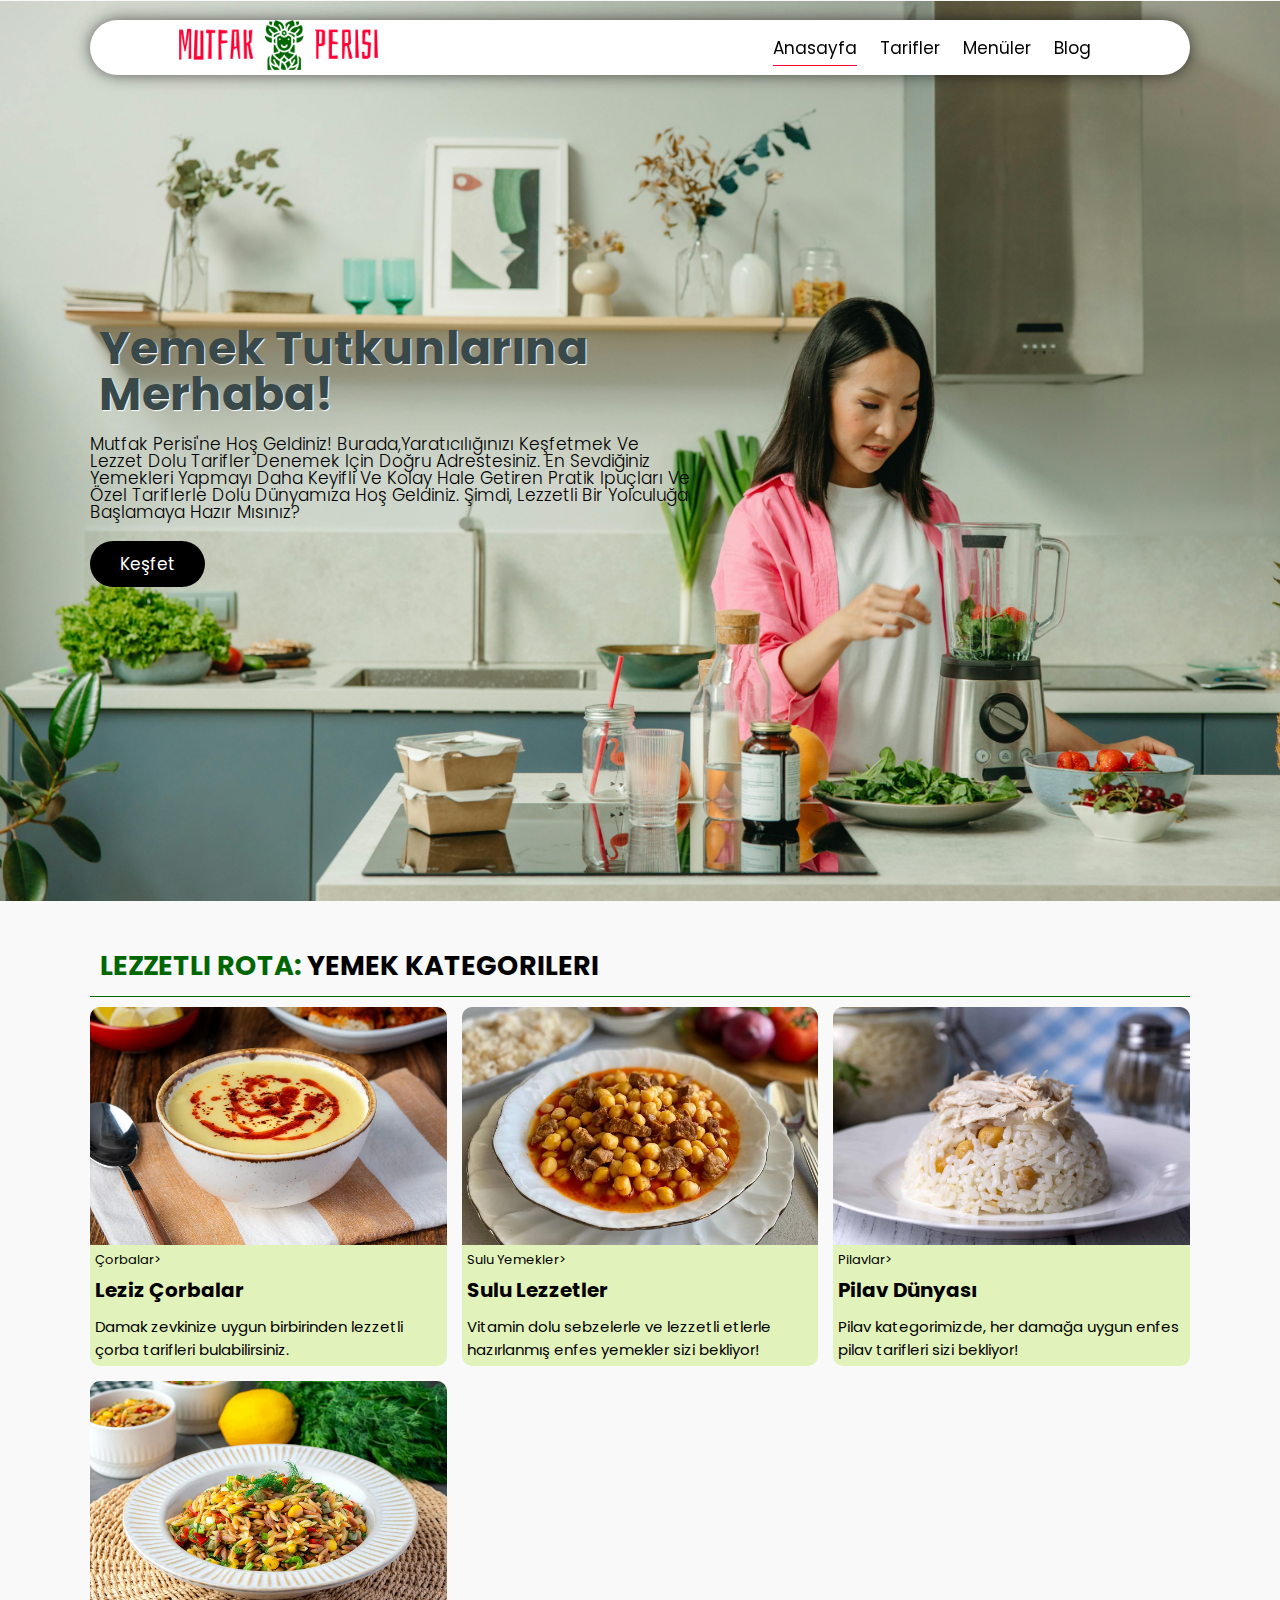
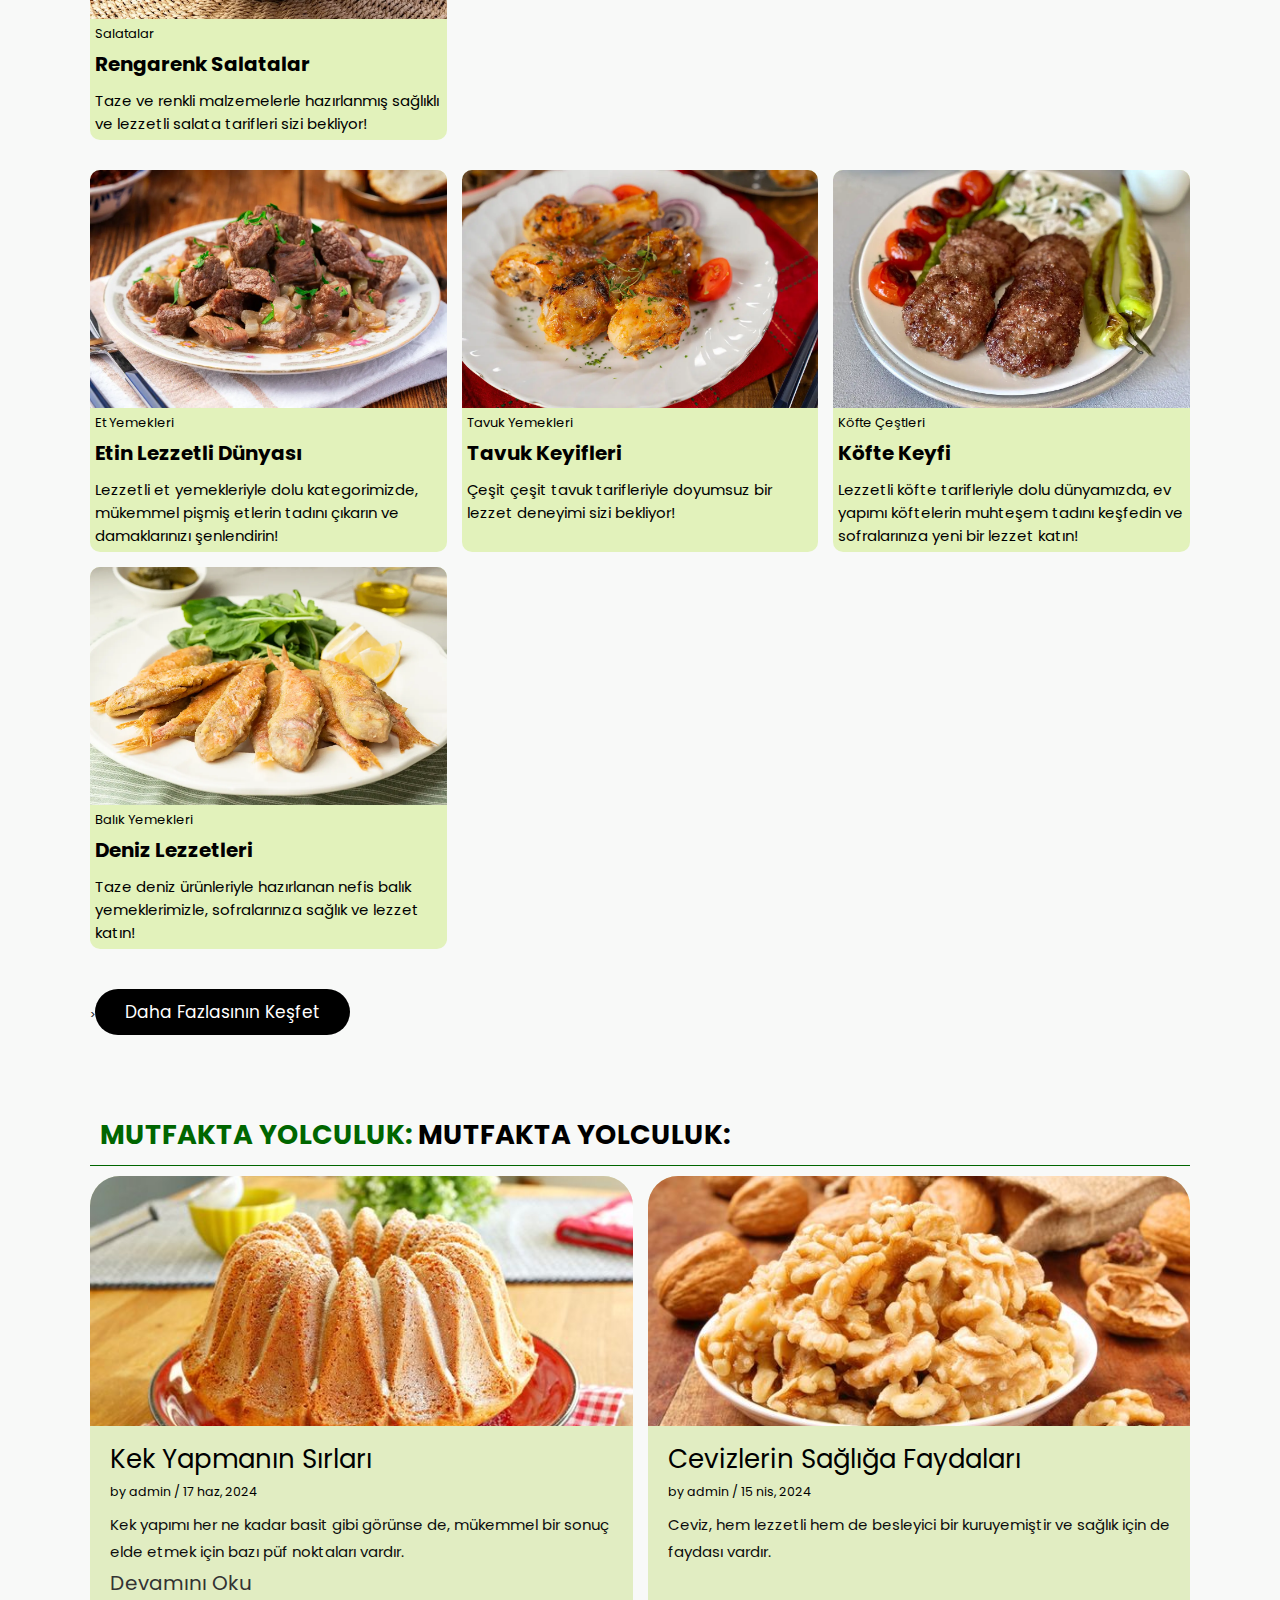
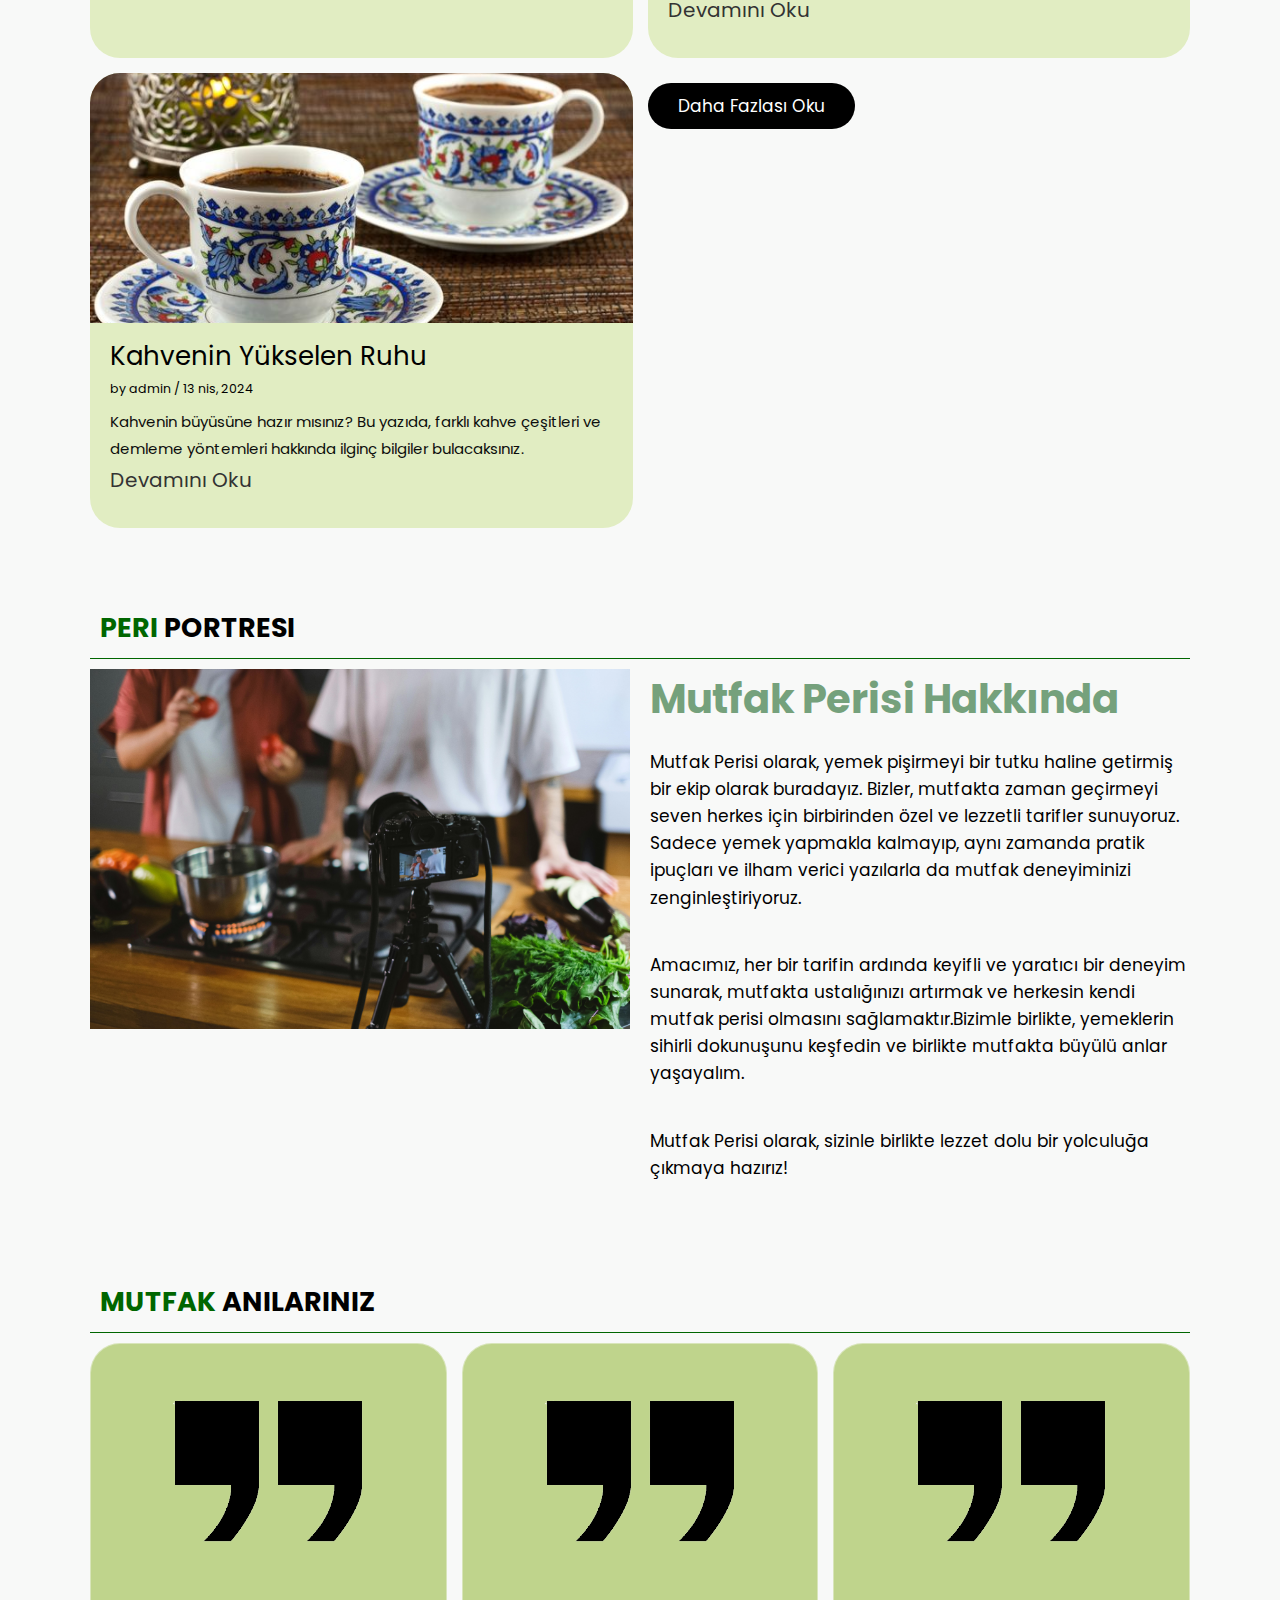
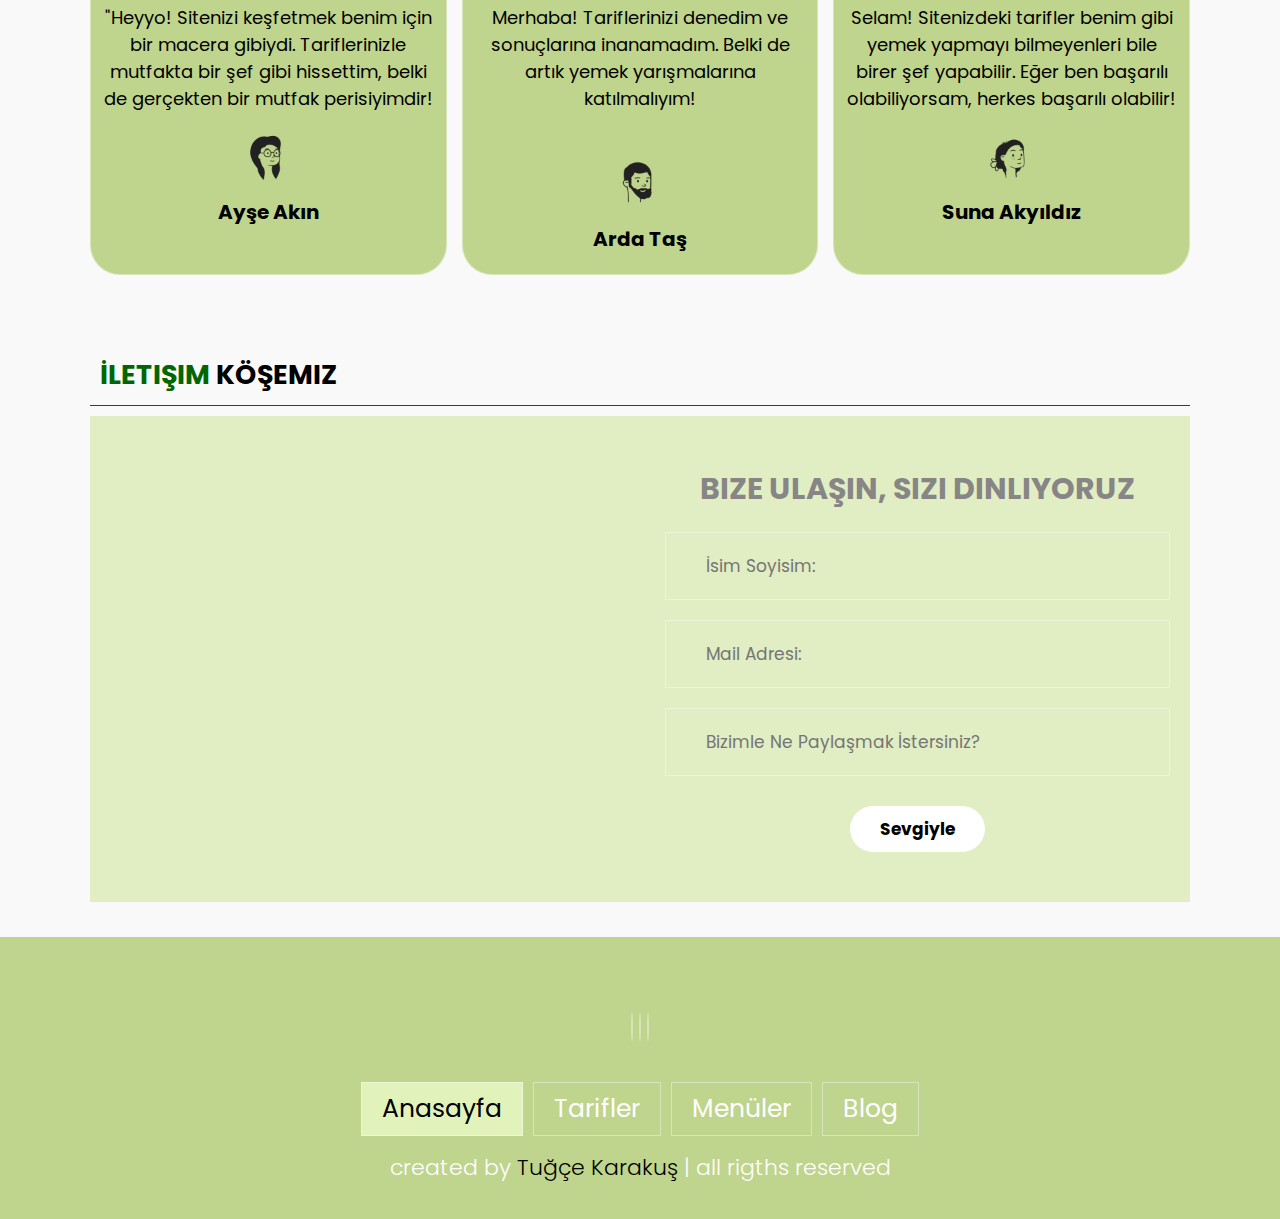
==== index.html @ 06eaed0b "footer linkleri düzeltildi" ====
<!DOCTYPE html>
<html lang="en">
<head>
    <meta charset="UTF-8">
    <meta name="viewport" content="width=device-width, initial-scale=1.0">
    <link rel="stylesheet" href="CSS.css">
    <link rel="stylesheet" href="https://cdnjs.cloudflare.com/ajax/libs/font-awesome/6.5.1/css/all.min.css" integrity="sha512-DTOQO9RWCH3ppGqcWaEA1BIZOC6xxalwEsw9c2QQeAIftl+Vegovlnee1c9QX4TctnWMn13TZye+giMm8e2LwA==" crossorigin="anonymous" referrerpolicy="no-referrer" />
    <title>Mutfak Perisi - Lezzet Dünyasına Yolculuk</title>
    <link class="icon" rel="icon" href="photos/icon.png" type="image/x-icon">
    

</head>
<body>
    <!-- header başlangıç-->
   <header class="header">
        <a href="index.html" class="logo">
            <img src="photos/logo.png">
        </a>
        <nav class="navbar">
            <a href="index.html" class="active">Anasayfa</a>
            
            <a href="tarifler.html" >Tarifler</a>
            <a href="menuler.html" >Menüler</a>
            <a href="blog.html" >Blog</a>
        </nav>
        
   </header>
   <!-- header bitiş-->

   <!-- home başlangıç-->
   

    <section class="home">
    <div class="content">
        
        <h3>Yemek Tutkunlarına Merhaba!</h3>
    <p>Mutfak Perisi'ne Hoş Geldiniz! Burada,Yaratıcılığınızı Keşfetmek Ve Lezzet Dolu Tarifler Denemek Için Doğru Adrestesiniz. En Sevdiğiniz Yemekleri Yapmayı Daha Keyifli Ve Kolay Hale Getiren Pratik Ipuçları Ve Özel Tariflerle Dolu Dünyamıza Hoş Geldiniz. Şimdi, Lezzetli Bir Yolculuğa Başlamaya Hazır Mısınız? </p>
    <a href="#kesfet" class="btn">Keşfet</a>
   </div>  
    </section>
   <!-- home bitis-->


    <!-- menu başladı-->
    <section class="menu">
        <h1 id="kesfet" class="heading">Lezzetli Rota: <span> Yemek Kategorileri</span></h1>
        <div class="box-container">

            <div class="box"><a href="#" title="Çorbalar">
                <div class="box-head">
                    <img src="photos/corba.jpg" alt="menu"/>
                    <span class="menu-kategori">Çorbalar></span>
                    <h3>Leziz Çorbalar</h3>
                </div>

            <div class="box-bottom">
                <p>Damak zevkinize uygun birbirinden lezzetli çorba tarifleri bulabilirsiniz.</p>
            </div></a></div>
        
            <div class="box"><a href="#" title="Sulu Yemekler">
                <div class="box-head">
                    <img src="photos/sulu.jpeg" alt="menu"/>
                    <span class="menu-kategori">Sulu Yemekler></span>
                    <h3>Sulu Lezzetler</h3>
                </div>
                <div class="box-bottom">
                    <p>Vitamin dolu sebzelerle ve lezzetli etlerle hazırlanmış enfes yemekler sizi bekliyor!</p>
                </div> </a></div>
           
            <div class="box"><a href="#" title="Pilavlar">
                <div class="box-head">
                    <img src="photos/pilav.jpeg" alt="menu"/>
                    <span class="menu-kategori">Pilavlar></span>
                    <h3>Pilav Dünyası</h3>
                </div>
                <div class="box-bottom">
                    <p>Pilav kategorimizde, her damağa uygun enfes pilav tarifleri sizi bekliyor!</p>
                </div></a></div>
            
            <div class="box"><a href="#" title="Salatalar">
                <div class="box-head">
                    <img src="photos/salata.jpg" alt="menu"/>
                    <span class="menu-kategori">Salatalar</span>
                    <h3>Rengarenk Salatalar</h3>
                </div>
                <div class="box-bottom">
                    <p>Taze ve renkli malzemelerle hazırlanmış sağlıklı ve lezzetli salata tarifleri sizi bekliyor!</p>
                </div></a></div></div>

                <div class="box-container">
            <div class="box"><a href="#" title="Et Yemekleri">
                <div class="box-head">
                    <img src="photos/et.jpg" alt="menu"/>
                    <span class="menu-kategori">Et Yemekleri</span>
                    <h3>Etin Lezzetli Dünyası</h3>
                </div>
                <div class="box-bottom">
                    <p>Lezzetli et yemekleriyle dolu kategorimizde, mükemmel pişmiş etlerin tadını çıkarın ve damaklarınızı şenlendirin!</p>
                </div></a></div>
            
            <div class="box"><a href="#" title="Tavuk Yemekleri">
                <div class="box-head">
                    <img src="photos/tavuk.jpg" alt="menu"/>
                    <span class="menu-kategori">Tavuk Yemekleri</span>
                    <h3>Tavuk Keyifleri</h3>
                </div>
                <div class="box-bottom">
                    <p>Çeşit çeşit tavuk tarifleriyle doyumsuz bir lezzet deneyimi sizi bekliyor!</p>
                </div></a></div>
            
            <div class="box"><a href="#" title="Köfte Çeşitleri">
                <div class="box-head">
                    <img src="photos/kofte.jpeg" alt="menu"/>
                    <span class="menu-kategori">Köfte Çeştleri</span>
                    <h3>Köfte Keyfi</h3>
                </div>
                <div class="box-bottom">
            <p>Lezzetli köfte tarifleriyle dolu dünyamızda, ev yapımı köftelerin muhteşem tadını keşfedin ve sofralarınıza yeni bir lezzet katın!</p>
            </div></a></div>
            <div class="box"><a href="#" title="Balık Yemekleri">
                <div class="box-head">
                    <img src="photos/balık.jpg" alt="menu"/>
                    <span class="menu-kategori">Balık Yemekleri</span>
                    <h3>Deniz Lezzetleri</h3>
                </div>
                <div class="box-bottom">
            <p>Taze deniz ürünleriyle hazırlanan nefis balık yemeklerimizle, sofralarınıza sağlık ve lezzet katın!</p>
            </div></a></div>
          </div>><a href="tarifler.html" class="btn">Daha Fazlasının Keşfet</a>
          </div>
    </section>
    <!-- menu bitti-->

    <!--Blog başladı-->
    <section class="blogs" id="blogs">
      <h1 class="heading">MUTFAKTA YOLCULUK: <span>MUTFAKTA YOLCULUK:</span></h1>
      <div class="box-container">
        <div class="box">
          <div class="image">
            <img src="photos/kek.jpg" alt="blog" />
          </div>
          <div class="content">
            <a href="#" class="title">Kek Yapmanın Sırları</a>
            <span>by admin / 17 haz, 2024</span>
            <p>
              Kek yapımı her ne kadar basit gibi görünse de, mükemmel bir sonuç elde etmek için bazı püf noktaları vardır.<br>
              <a href="#" class="readmore">Devamını Oku <i class="fa-solid fa-utensils"></i></a>
            </p>
          </div>
        </div>
        <div class="box">
          <div class="image">
            <img src="photos/ceviz.jpg" alt="blog" />
          </div>
          <div class="content">
            <a href="#" class="title">Cevizlerin Sağlığa Faydaları</a>
            <span>by admin / 15 nis, 2024</span>
            <p>
              Ceviz, hem lezzetli hem de besleyici bir kuruyemiştir ve sağlık için de faydası vardır.<br><br>
              <a href="#" class="readmore">Devamını Oku <i class="fa-solid fa-utensils"></i></a>
            </p>
          </div>
        </div>
        <div class="box">
          <div class="image">
            <img src="photos/kahve.jpg" alt="blog" />
          </div>
          <div class="content">
            <a href="#" class="title">Kahvenin Yükselen Ruhu</a>
            <span>by admin / 13 nis, 2024</span>
            <p>
              Kahvenin büyüsüne hazır mısınız? Bu yazıda, farklı kahve çeşitleri ve demleme yöntemleri hakkında ilginç bilgiler bulacaksınız. <br>
              <a href="#" class="readmore">Devamını Oku <i class="fa-solid fa-utensils"></i></a>
            </p>
          </div>
        </div>
      
        <div><a href="blog.html" class="btn">Daha Fazlası Oku</a></div>
    </section>
    <!--! blogs section end  -->
    <!--Blog bitti-->

    <!--Hakkımızda başladı-->
<section class="about" id="about">
    <h1 class="heading">Peri <span>Portresi</span></h1>
    <div class="row">
      <div class="image">
        <img src="photos/hakkımızda.jpg" alt="about" />
      </div>
      <div class="content">
        <h3>Mutfak Perisi Hakkında</h3>
        <p>Mutfak Perisi olarak, yemek pişirmeyi bir tutku haline getirmiş bir ekip olarak buradayız. Bizler, mutfakta zaman geçirmeyi seven herkes için birbirinden özel ve lezzetli tarifler sunuyoruz. Sadece yemek yapmakla kalmayıp, aynı zamanda pratik ipuçları ve ilham verici yazılarla da mutfak deneyiminizi zenginleştiriyoruz.  </p>
        <p>Amacımız, her bir tarifin ardında keyifli ve yaratıcı bir deneyim sunarak, mutfakta ustalığınızı artırmak ve herkesin kendi mutfak perisi olmasını sağlamaktır.Bizimle birlikte, yemeklerin sihirli dokunuşunu keşfedin ve birlikte mutfakta büyülü anlar yaşayalım.</p> 
        <p>Mutfak Perisi olarak, sizinle birlikte lezzet dolu bir yolculuğa çıkmaya hazırız!</p>
      </div>
    </div>
  </section>
  <!--Hakkımızda bitti-->

  <!--Eleştri başladı-->
  <section class="review" id="review">
  <h1 class="heading">Mutfak  <span>Anılarınız</span></h1>
  <div class="box-container">
    <div class="box">
      <img src="photos/alıntı.png" alt="quote" />
      <p>"Heyyo! Sitenizi keşfetmek benim için bir macera gibiydi. Tariflerinizle mutfakta bir şef gibi hissettim, belki de gerçekten bir mutfak perisiyimdir!
      </p>
      <img src="photos/avatar1.png" alt="avatar" class="user" />
      <h3>Ayşe Akın</h3>
      <div class="stars">
        <i class="fas fa-star"></i>
        <i class="fas fa-star"></i>
        <i class="fas fa-star"></i>
        <i class="fas fa-star"></i>
        <i class="fas fa-star"></i>
      </div>
    </div>
    <div class="box">
      <img src="photos/alıntı.png" alt="quote" />
      <p>
        Merhaba! Tariflerinizi denedim ve sonuçlarına inanamadım. Belki de artık yemek yarışmalarına katılmalıyım!<br><br>
      </p>
      <img src="photos/avatar2.png" alt="avatar" class="user" />
      <h3>Arda Taş</h3>
      <div class="stars">
        <i class="fas fa-star"></i>
        <i class="fas fa-star"></i>
        <i class="fas fa-star"></i>
        <i class="fas fa-star"></i>
        <i class="fas fa-star-half-alt"></i>
      </div>
    </div>
    <div class="box">
      <img src="photos/alıntı.png" alt="quote" />
      <p>
        Selam! Sitenizdeki tarifler benim gibi yemek yapmayı bilmeyenleri bile birer şef yapabilir. Eğer ben başarılı olabiliyorsam, herkes başarılı olabilir!
      </p>
      <img src="photos/avatar3.png" alt="avatar" class="user" />
      <h3>Suna Akyıldız</h3>
      <div class="stars">
        <i class="fas fa-star"></i>
        <i class="fas fa-star"></i>
        <i class="fas fa-star"></i>
        <i class="fas fa-star"></i>
        <i class="fas fa-star"></i>
      </div>
    </div>
  </div>
</section>
  <!--Eleştri bitti-->

 <!--iletişim başladı-->
 <section class="contact" id="contact">
    <h1 class="heading">İletişim  <span>Köşemiz</span></h1>
    <div class="row">
      <iframe
        class="map"
        src="https://www.google.com/maps/embed?pb=!1m18!1m12!1m3!1d3113.2489987880604!2d35.55154997522847!3d38.71209187285352!2m3!1f0!2f0!3f0!3m2!1i1024!2i768!4f13.1!3m3!1m2!1s0x152b12c703ff9691%3A0x3ef10fa28c5ffea!2sKayseri%20%C3%9Cniversitesi%2015%20Temmuz%20Yerle%C5%9Fkesi!5e0!3m2!1str!2str!4v1710438711120!5m2!1str!2str"
        loading="lazy"
        referrerpolicy="no-referrer-when-downgrade"
      ></iframe>
      <form>
        <h3>Bize Ulaşın, Sizi Dinliyoruz</h3>
        <div class="inputBox">
          <i class="fas fa-user"></i>
          <input type="text" placeholder="İsim Soyisim:" />
        </div>
        <div class="inputBox">
          <i class="fas fa-envelope"></i>
          <input type="email" placeholder="Mail Adresi:" />
        </div>
        <div class="inputBox">
          <i class="fa solid fa-question"></i>
          <input type="texarea" placeholder="Bizimle Ne Paylaşmak İstersiniz?" />
        </div>
        <input type="submit" class="btn" value="Sevgiyle" />
      </form>
    </div>
  </section>
<!--iletişim bitti-->
    
<!--footer başladı -->
<section class="footer">
    <div class="share"> 
      <a href="https://www.linkedin.com/in/tugceekarakus/" target="_blank" class="fa-brands fa-linkedin"></a>
      <a href="https://github.com/tugcekarakuss" target="_blank" class="fab fa-github"></a>
      <a href="https://discord.gg/6buRN5te" class="fab fa-discord" target="_blank"></a>
    </div>

    <div class="links">
       
        <a href="index.html" class="active">Anasayfa</a>
        <a href="tarifler.html" >Tarifler</a>
        <a href="menuler.html" >Menüler</a>
        <a href="blog.html" >Blog</a>
    </div>

    <div class="credit">
      created by <span>Tuğçe Karakuş</span> | all rigths reserved
    </div>
  </section>

<!--footer başladı -->

</body>
</html>
---- CSS.css ----
/*index sayfası başladı*/
@import url('https://fonts.googleapis.com/css2?family=Poppins:wght@100;300;400;500;600&display=swap');
:root{
    --maincolor:#F8F9F8;/*kullanılacak renkleri tanımladı*/
    --black-color:#000000;
    --ana_renk: #E2F2BB;
    --ikinci_renk:#BFD48C;
    --vurgu_renk:#E1EDC2;
    --border:0.1rem solid rgb(255,255,255,0.4);}

    *{font-family: "Poppins",sans-serif;
    margin: 0;
    padding: 0;
    box-sizing: border-box;
    outline: none;
    border: none;
    text-decoration: none;
    transition: 0.2s ease;}
a {color: black; /* Bağlantı rengini siyah olarak ayarlar */
    text-decoration: none; /* Alt çizgiyi kaldırır */}

/* base html codes*/
html{font-size: 62.5%;/*piksel boyutu dönüştürdü*/
    overflow-x:hidden;
    scroll-padding-top: 9rem;/*kaydırma çubuğu*/
    scroll-behavior: smooth;}
html::-webkit-scrollbar{width: 0.8rem;
    background-color:#ffffff;}
html::-webkit-scrollbar-thumb{border-radius: 3rem;
    background-color: #003b00;}
html ::-webkit-scrollbar-track{background-color:transparent;}
body{
    background-color:var(--maincolor) ;/*bodydeki kırmızı renk boyar*/}
section{ /*yazıyı navbar ile aynı hizaya getirdi*/
    padding: 3.5rem 7%;}


.btn{
    margin-top: 1rem;
    display: inline-block;
    padding: 1rem 3rem;
    border-radius: 30rem;
    font-size: 1.7rem;
    color:white;
    background-color: var(--black-color);
    cursor: pointer;
}
.btn:hover{
    opacity:0.7 ;
    
    
}

.heading{
   color: #006600;
   padding: 1rem;
   text-transform: uppercase;
   font-size:2.7rem ;
   margin-bottom: 1rem;
   border-bottom:0.1rem solid #006600 ;
}

.heading span{
    text-transform: uppercase;
    color: #000000;

}
/*header buradan başlıyor*/
.header .logo img {
    height: 5rem;
    
    }
    .header{
        background-color:#ffff ;
        display: flex;
        align-items: center;
        justify-content:space-between ;
        padding:0 7% ;
        margin: 2rem 7%;
        border-radius: 30rem;
        box-shadow: 0px 0px 17px -2px rgba(0,0,0, 0.75);
        position:sticky;/*kaydırma çubuğu saklama*/
        top:0;
        z-index: 1000;
    }

    .header .navbar a{
    margin: 0 1rem ;
    font-size: 1.7rem;
    color:var(--black-color);
    border-bottom: 0.1rem solid transparent;
    }
.header .navbar .active,
.header .navbar a:hover{
        border-color:#ff0033;/*menü üstüne gelince altındaki çizgi rengi*/
        padding-bottom: 0.5rem; ;
    }

    .header .buton button{
        cursor:pointer;
        font-size: 2.5rem;
        margin-left:2rem ;
        background-color: transparent;
    }
/*header burada bitti*/

/*home başladı*/
.home{
    min-height: 100vh;
    background: url(./photos/arka.jpg) no-repeat;
    background-size:cover;
    background-position: center;
    margin-top: -9.4rem;
    display: flex;
    align-items: center;
}

.home .content{
    max-width: 60rem;   
}
.home .content h3{
    font-size: 4.6rem;
    color:#394949 ;
    text-shadow: 1px 1px 1px #ffffff;
    padding: 9px;
    line-height:1 ;
}
.home .content p{
    color:#000000;
    font-size :1.7rem;
    font-weight: 300;
    line-height:1;
    padding:1rem 0 ;
     
}
/*home bitti*/
/*menu başladı*/
.menu .box-container{
    display: grid;
    grid-template-columns: repeat(auto-fit,minmax(30rem,1fr));
    grid-template-rows: repeat(4, auto);
    gap: 1.5rem;/*resimler arası boşluk*/
}
.menu .box-container .box{
padding: 0,1rem;
   min-height: 30rem;/*altlı üstlü resimler arasındaki boşluk*/
   display: flex;
   flex-direction: column;
   align-items: flex-start;
   justify-content: space-between;
   background-color:var(--ana_renk);
   border-radius: 1rem;
   color: #000000;
   transition: color 0.3s ease;
}

.menu .box-container .box menu-kategori{
    text-transform: uppercase;
    
}
.menu .box-container .box h3{
    font-size:2rem ;
    padding: 0.5rem;
    
}
.menu .box-container .box:hover h3{
  color:#a5b978;
}


.menu .box-container .box span{
    padding: 0.5rem;
    font-size:1.3rem;
}
.menu .box-container .box p{
    font-size:1.5rem ;
    padding: 0.5rem;
}
.menu img{
    border-top-right-radius: 1rem;
    border-top-left-radius: 1rem;
}
.menu .box-container .box img{
    width: 100%;
    object-fit: cover;
}
/*menu bitti*/

 /*blog başladı*/

 .blogs .box-container .content .readmore{
  color: #333;
  
  font-size: 2rem;
    
}
.blogs .box-container .content .readmore:hover {
  color:#daa07c;
}




 .blogs .box-container {
  display: grid;
  grid-template-columns: repeat(auto-fit, minmax(40rem, 1fr));
  gap: 1.5rem;
}

.blogs .box-container .box {
  background-color:var(--vurgu_renk);
  border-radius: 3rem;
  object-fit:fill;
}

.blogs .box-container .box .image {
  height: 25rem;
  overflow: hidden;
  width: 100%;
  border-top-left-radius: 3rem;
  border-top-right-radius: 3rem;
}

.blogs .box-container .box .image img {
  height: 100%;
  object-fit: cover;
  width: 100%;
}

.blogs .box-container .box:hover .image img {
  transform: scale(1.2);
}

.blogs .box-container .box .content {
  padding: 2rem;
}

.blogs .box-container .box .content .title {
  line-height: 1;
  font-size: 2.6rem;
}

.blogs .box-container .box .content span {
  display: block;
  padding-top: 1rem;
  font-size: 1.25rem;
}

.blogs .box-container .box .content p {
  font-size: 1.5rem;
  line-height: 1.8;
  color: #0d0d0d;
  padding: 1rem 0;
}
 /*blog bitti*/

 /*hakkımızda başladı*/
.about .row {
    display: flex;
    flex-wrap: wrap;
    column-gap: 2rem;
  }
  
  .about .row .image {
    flex: 1 1 45rem;
  }
  
  .about .row img {
    width: 100%;
   
  }
  
  .about .row .content {
    flex: 1 1 45rem;
  }
  
  .about .row .content h3 {
    font-size: 4rem;
    color: #75A17C;
  }
  
  .about .row .content p {
    font-size: 1.7rem;
    color: #000000;
    padding: 2rem 0;
    line-height: 1.6;
  }
 /*hakkımızda bitti*/

 /*eleştiri başladı*/
.review .box-container {
    display: grid;
    grid-template-columns: repeat(auto-fit, minmax(10rem, 1fr)); 
    gap: 1.5rem;
    }

  .review .box-container .box {
    border: var(--border);
    text-align: center;
    padding: 1rem 1rem;
    background-color: var(--ikinci_renk);
    border-radius: 3rem; }
 
  
  .review .box-container .box p {
    font-size: 1.8rem;
    line-height: 1.5;
    padding: 2rem 0; }
 
  
  .review .box-container .box .user {
    height: 5rem;
    width: 5rem;
    border-radius: 50%;
    object-fit: cover;
  }
  
  .review .box-container .box h3 {
    padding: 1rem 0;
    font-size: 2rem;
    color: var(--main-color);
  }
  
  .review .box-container .box .stars i {
    font-size: 1.5rem;
    color: rgb(30, 131, 46);
  }
 /*eleştri bitti*/

 /*iletişim başladı*/
 .contact .row {
    display: flex;
    background-color:var(--vurgu_renk);
    flex-wrap: wrap;
    gap: 1rem;
  }
  
  .contact .row .map {
    flex: 1 1 45rem;
    width: 100%;
    object-fit: cover;
  }
  .contact .row form {
    flex: 1 1 45rem;
    padding: 5rem 2rem;
    text-align: center;
  }
  
  .contact .row form h3 {
    text-transform: uppercase;
    font-size: 3rem;
    color: #878585;
  }
  
  .contact .row form .inputBox {
    display: flex;
    align-items: center;
    margin: 2rem 0;
    border: var(--border);
  }
  
  .contact .row form .inputBox i {
    color: #515151;
    font-size: 3rem;
    padding-left: 2rem;
  }
  
  .contact .row form .inputBox input {
    width: 100%;
    padding: 2rem;
    font-size: 1.7rem;
    color: #000000;
    text-transform: none;
    background-color: transparent;
  }
  
  .contact .row form .btn {
    color: var(--main-color);
    background-color: #fff;
    font-weight: bold;
  }
 /*iletişim bitti*/

 /*! footer start  */
.footer {
  background-color:var(--ikinci_renk);
  text-align: center;
  height: min-content;
}


.footer .share {
  padding: 2rem 0;
}
.footer .share a {
  width: 7rem;
  height: 7rem;
  line-height: 7rem;
  color: #000000;
  font-size: 2rem;
  border: var(--border);
  border-radius: 50%;
  margin: 0.3rem;
}

.footer .share a:hover {
  background-color:#ff0033; color: #000000;
  
}

.footer .links {
  display: flex;
  justify-content: center;
  flex-wrap: wrap;
  gap: 1rem;
}
 
.footer .links a {
  background-color: var(--main-color);
  padding: 0.7rem 2rem;
  color: #ffffff;
  font-size: 2.5rem;
  border: var(--border);
}

.footer .links a:hover {
  background-color:#B9D3C7;
  opacity: 0.7;
  color:#000000;
}

.footer .links a.active {
  background-color:#E2F2BB; color: #000000;
}

.footer .credit {
  font-size: 2.2rem;
  color: #fff;
  font-weight: 300;
  padding-top: 1.5rem;
}

.footer .credit span {
  color:#000000;
}
/*! footer end  */
/*index sayfası bitti*/

/*iftar menüsü sayfası başladı*/
/*iftar menüleri başladı*/
.iftar .iftar{
  background-image: url(photos/iftar.jpeg);
  background-position: center;
  background-size:cover;
  min-width: 80rem;
  min-height: 30rem;
  border-radius: 1rem;
}
.iftar h3{
  color: #ffffff;
  font-size: 3.6rem;
  text-align: center;
  padding-top: 5rem;
}
.iftar p{
  color: #D9D9D9;
  font-size: 1.5rem;
  text-align: center;
  padding: 2rem 10rem;
}
/*header bitti*/
/*kategori başladı*/
.kategori {
  background-image: url(photos/tarif.jpg);
  background-position: center ;
  background-size:cover;
  min-width: 80rem;
  min-height: 30rem;
  border-radius: 1rem;
}
.kategori h3{
  color: #ffffff;
  font-size: 3.6rem;
  text-align: center;
  padding-top: 5rem;
}
.kategori p{
  color: #D9D9D9;
  font-size: 1.5rem;
  text-align: center;
  padding: 2rem 10rem;
}

/*Tarifler bitti*/
/*tarifler sayfası bitti*/



/*blog sayfası başladı*/
/*en baştaki resim/yazı başladı*/
.blog-baslik{
  background-image: url(photos/sofra1.jpg) ;
  background-position: center;
  background-size: cover;
  min-width: 80rem;
  min-height: 30rem;
  border-radius: 1rem;}
.blog-baslik h3{
  color:#ffff ;
  font-size: 3.6rem;
  text-align: center;
  padding-top: 5rem;}
.blog-baslik p{
  color:#D9D9D9;
  font-size:1.50rem ;
  text-align: center;
  padding:2rem 10rem;}
/*en baştaki resim/yazı başladı*/
/*blog içerik başlıyor*/
.blog-icerik .box-container{
  display: grid;
  grid-template-columns: repeat(auto-fit,minmax(40rem,1fr));
  grid-template-rows: repeat(3, auto);
  gap: 1.5rem;}
.blog-icerik .box-container .box{
  padding: 0,1rem;
  min-height: 30rem;
  display: flex;
  flex-direction: column;
  align-items: flex-start;
  justify-content: space-between;
  background-color: #8FD194;
  border-radius: 1rem;}
.blog-icerik .box-container .box img{/*resmi div içinde yerleştirir*/
  width: 100%;
  object-fit:cover ;
  border-top-right-radius: 1rem;
  border-top-left-radius: 1rem;}
.blog-icerik .box-container .box .content {padding: 1rem;}
.blog-icerik .box-container .box .content h3 {
  display: block;
  line-height: 1.5;
   font-size: 2rem;
   font-weight: 400;}
.blog .box-container .box .content p{
  font-size: 1.3rem;
  line-height: 1;
  color: #393939;
  padding-bottom: 3rem;}
/*blog içerik bitti*/
/*blog sayfası bitti*/

/*kek blog*/







/*keşfet başladı*/
.kesfet {
  background-image: url(photos/çarşı.jpg);
  background-position: center;
  background-size:cover;
  min-width: 80rem;
  min-height: 30rem;
  border-radius: 1rem;
}
.kesfet h3{
  color: #ffffff;
  font-size: 3.6rem;
  text-align: center;
  padding-top: 5rem;
}
.kesfet p{
  color: #D9D9D9;
  font-size: 1.5rem;
  text-align: center;
  padding: 2rem 10rem;
}
/*keşfet bitti*/
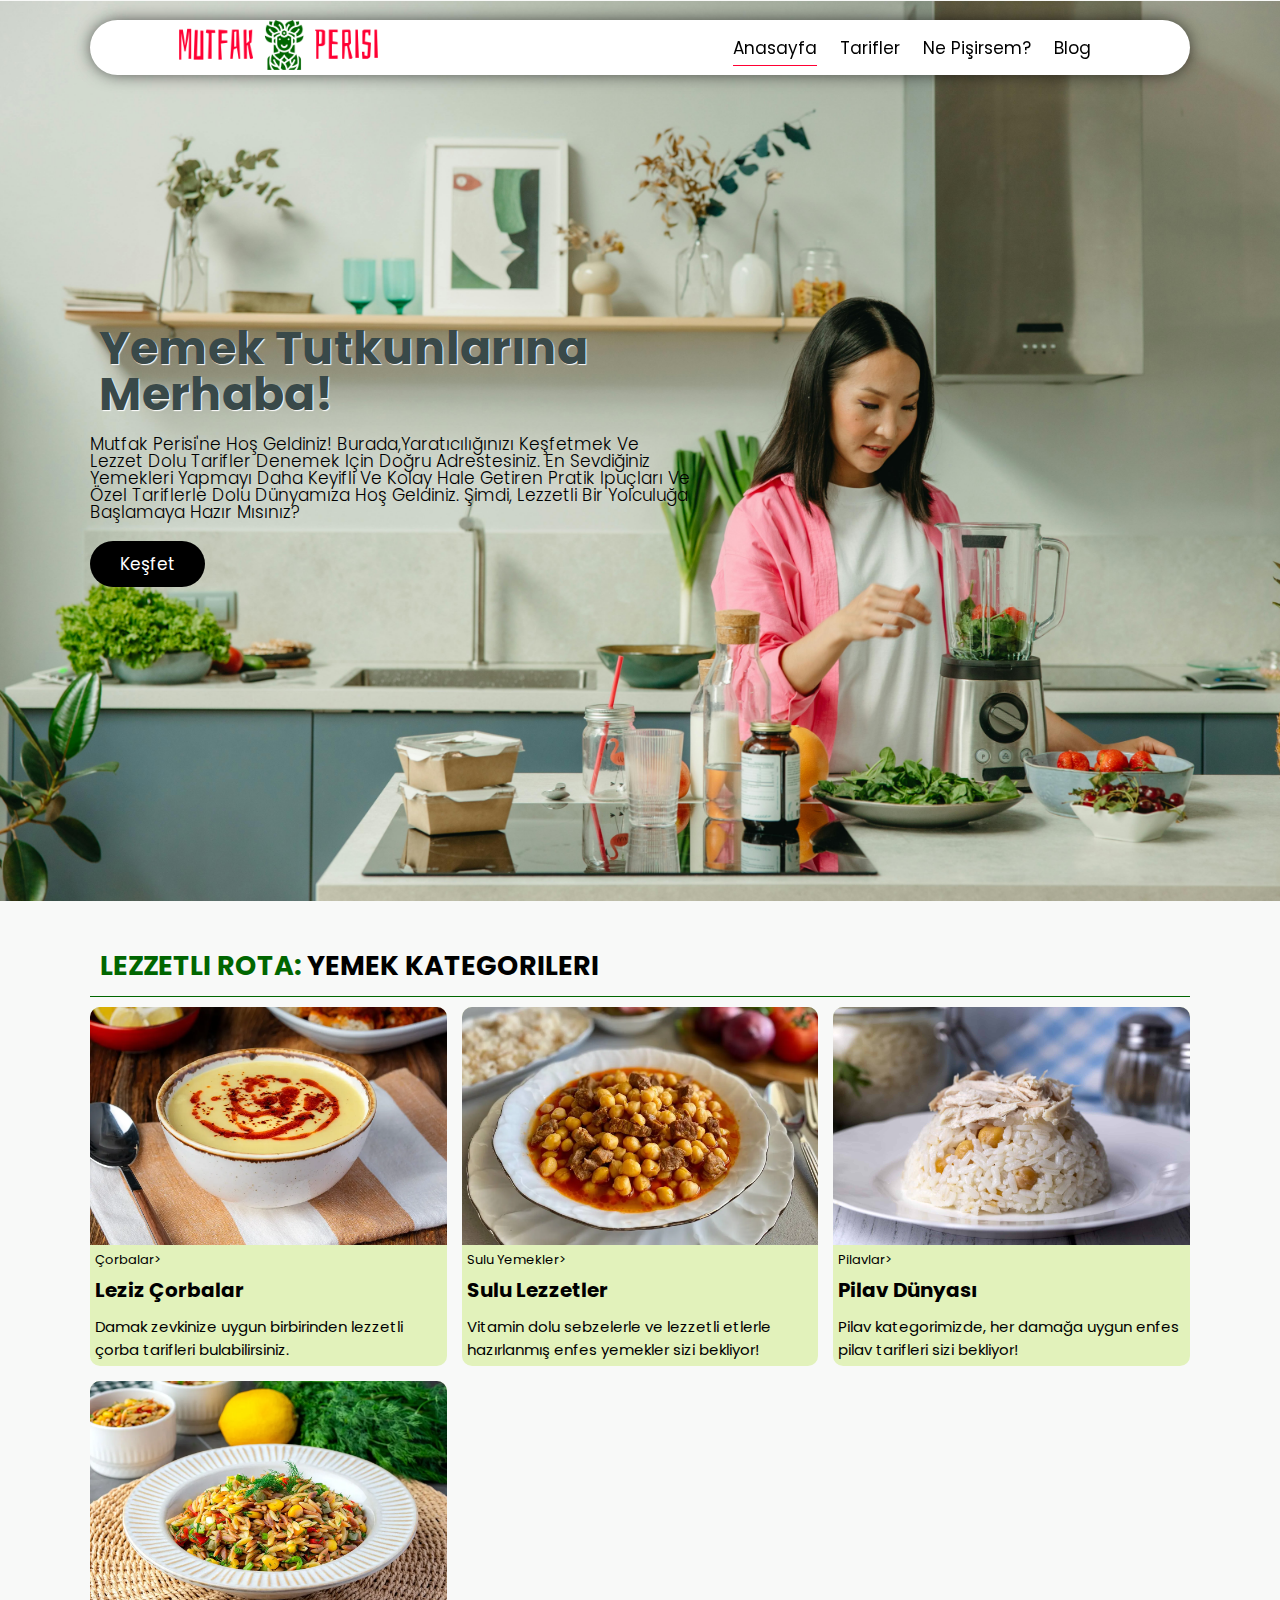
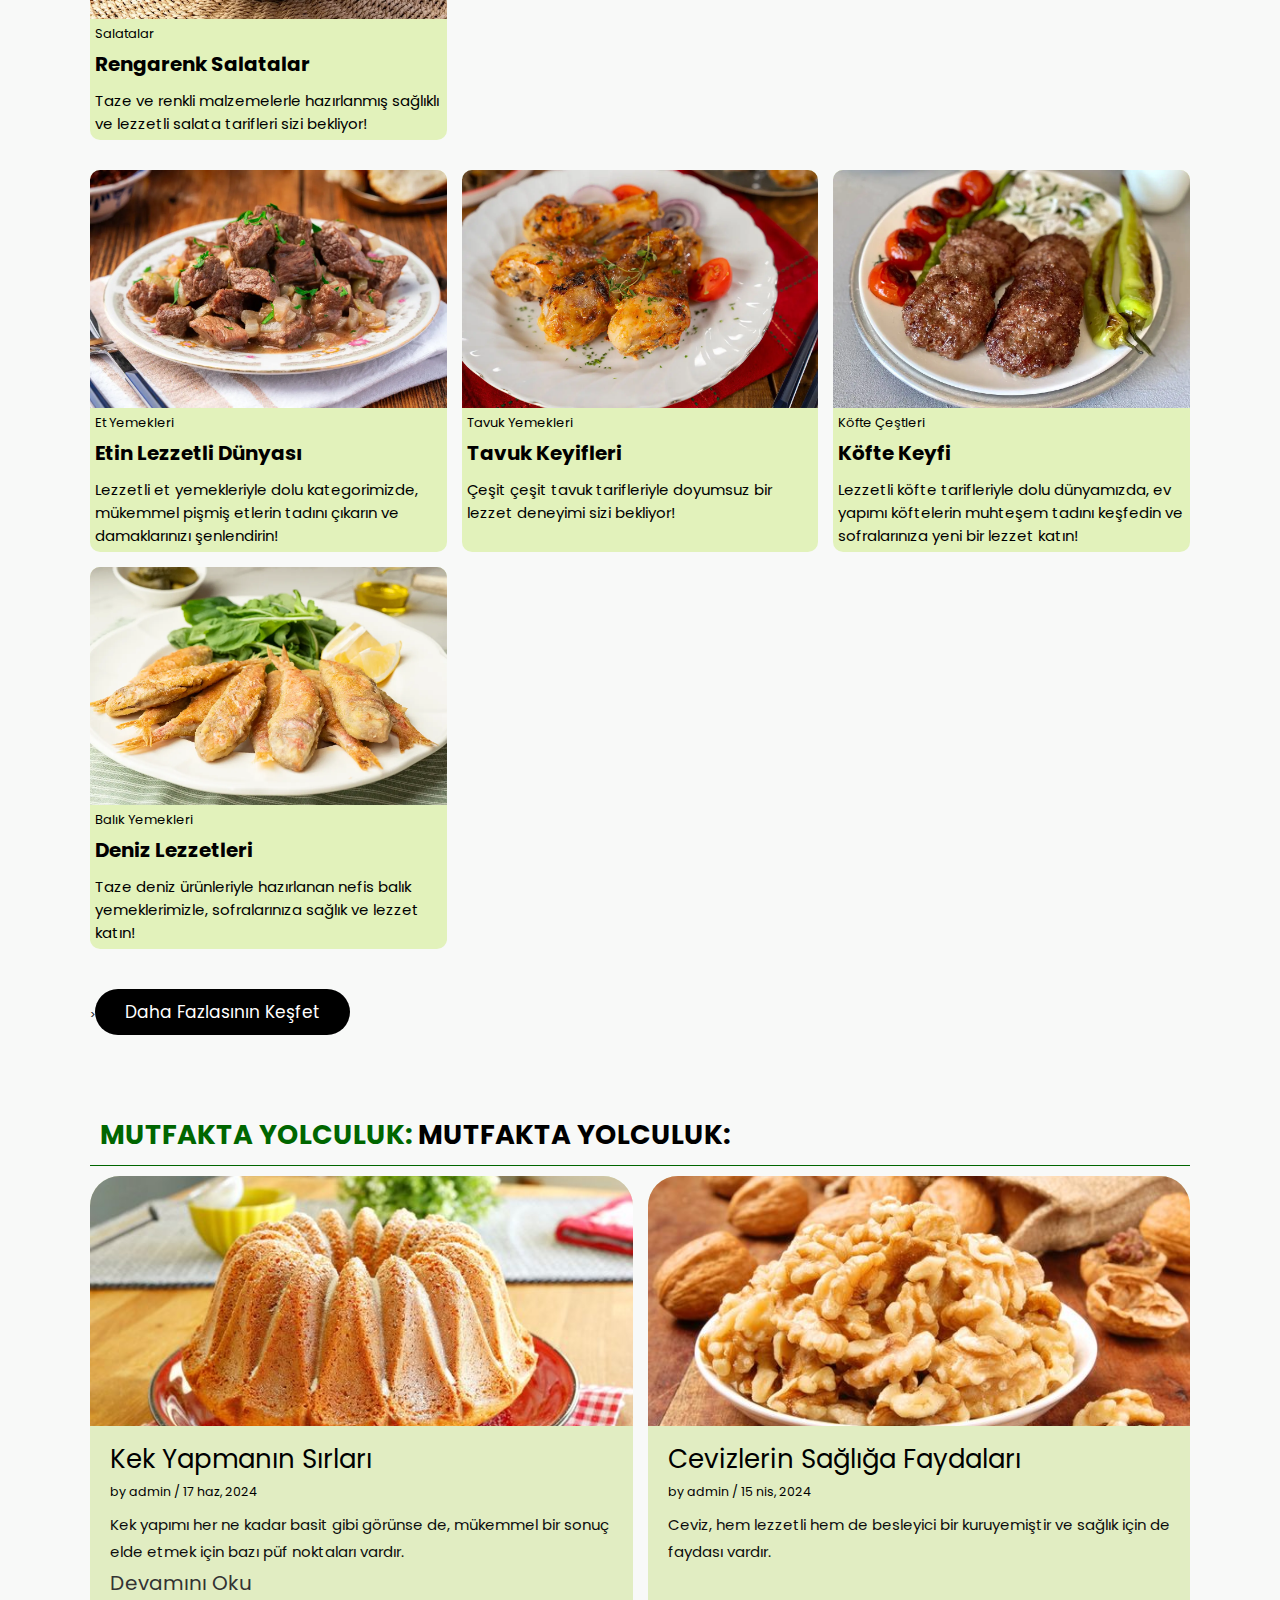
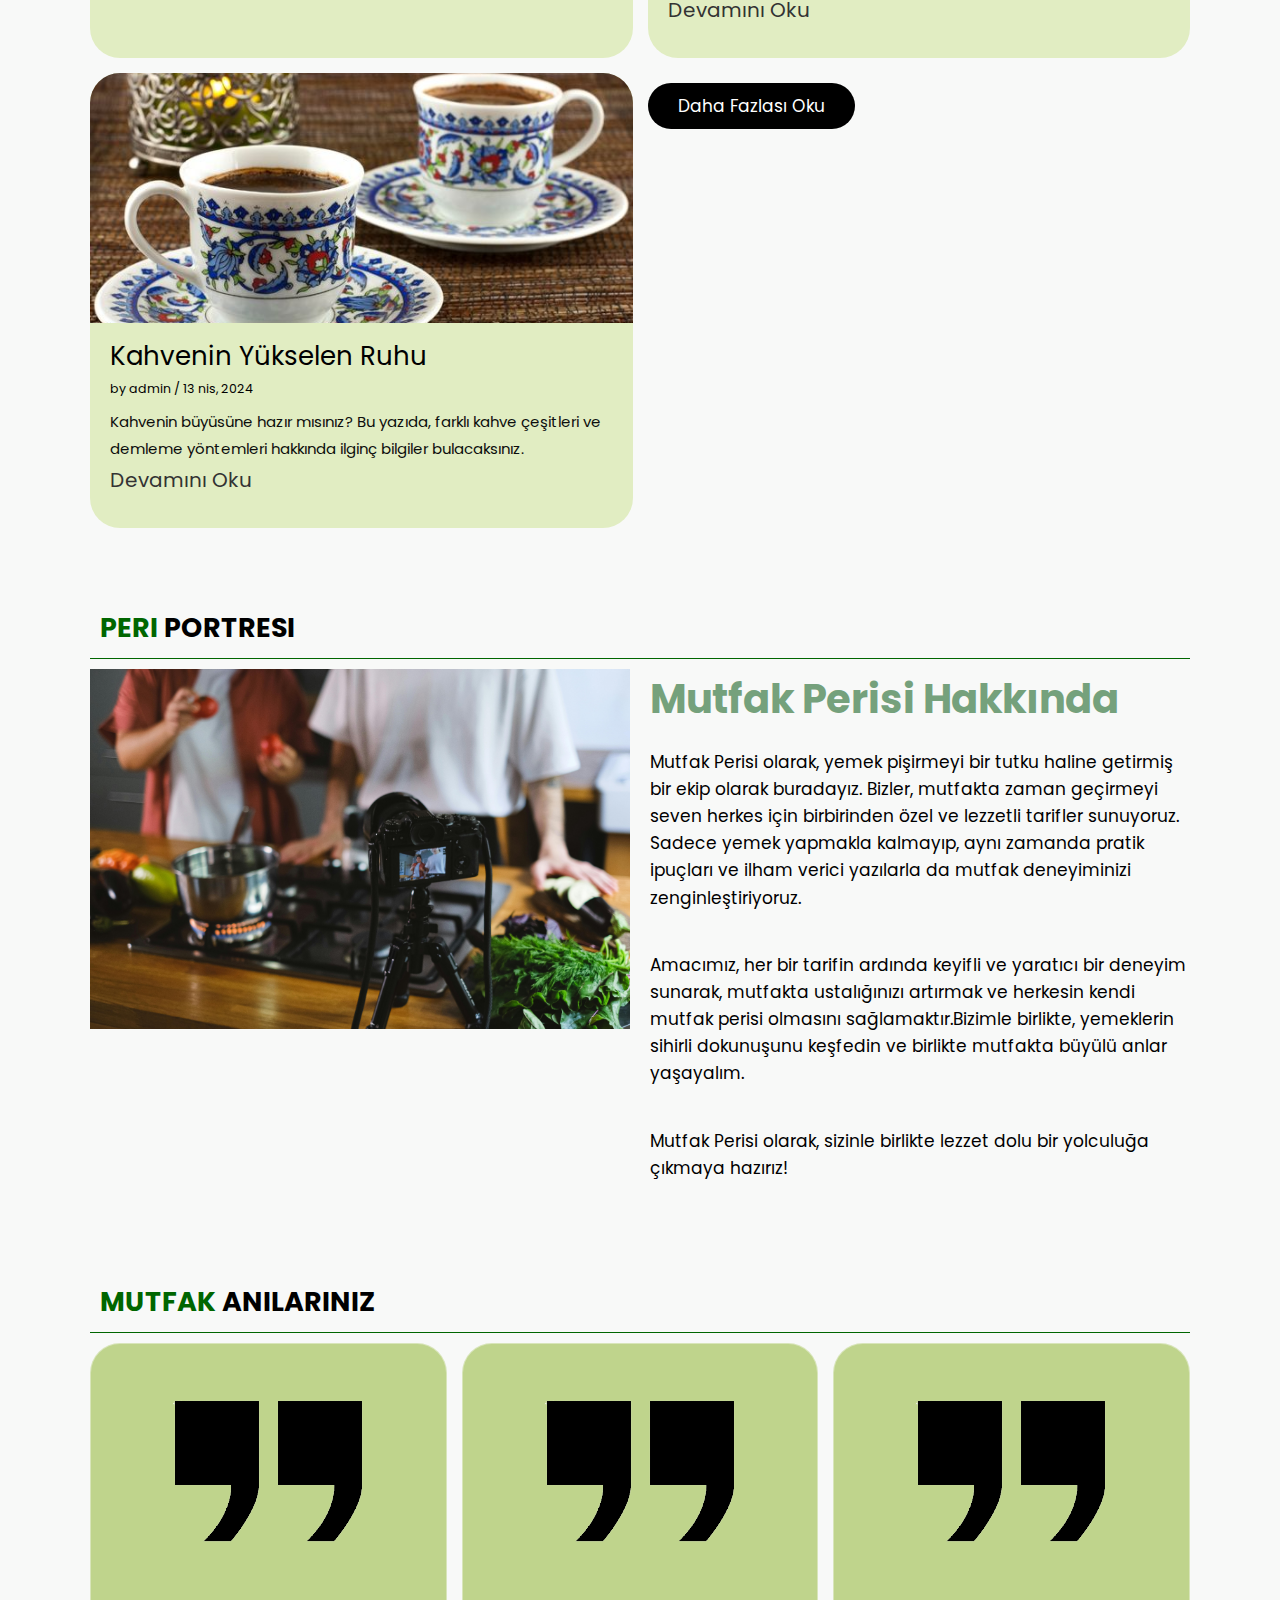
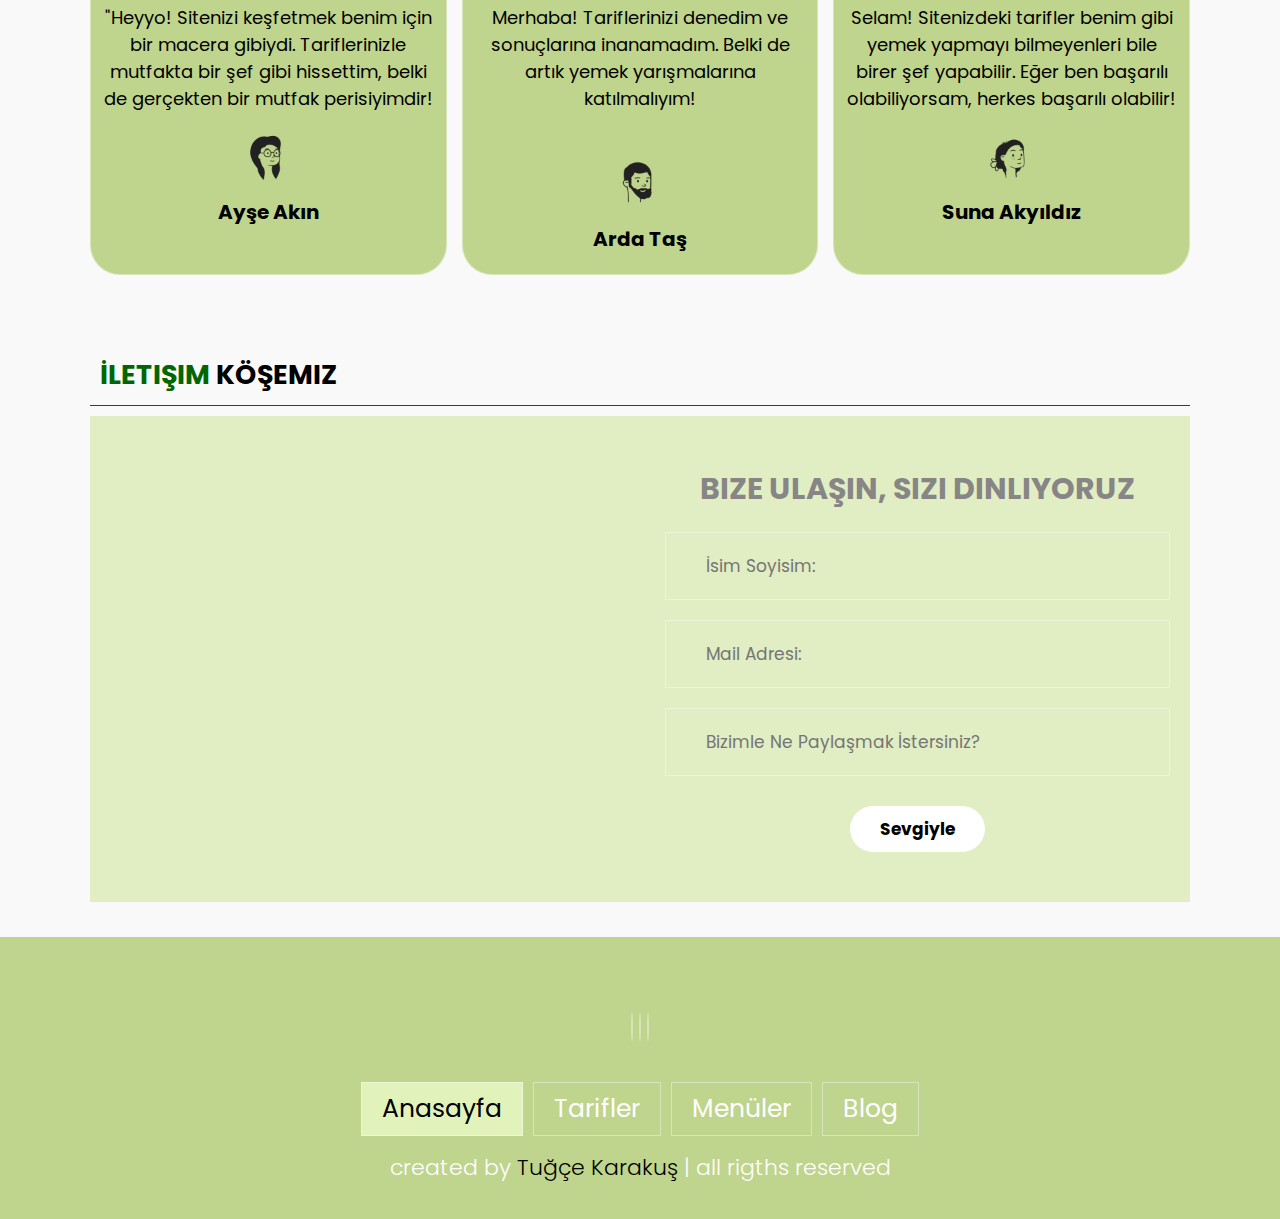
==== commit 0fa684b8: "navbar başlıklarından biri değiştirildi" ====
--- a/index.html
+++ b/index.html
@@ -20,7 +20,7 @@
             <a href="index.html" class="active">Anasayfa</a>
             
             <a href="tarifler.html" >Tarifler</a>
-            <a href="menuler.html" >Menüler</a>
+            <a href="menuler.html" >Ne Pişirsem?</a>
             <a href="blog.html" >Blog</a>
         </nav>
         
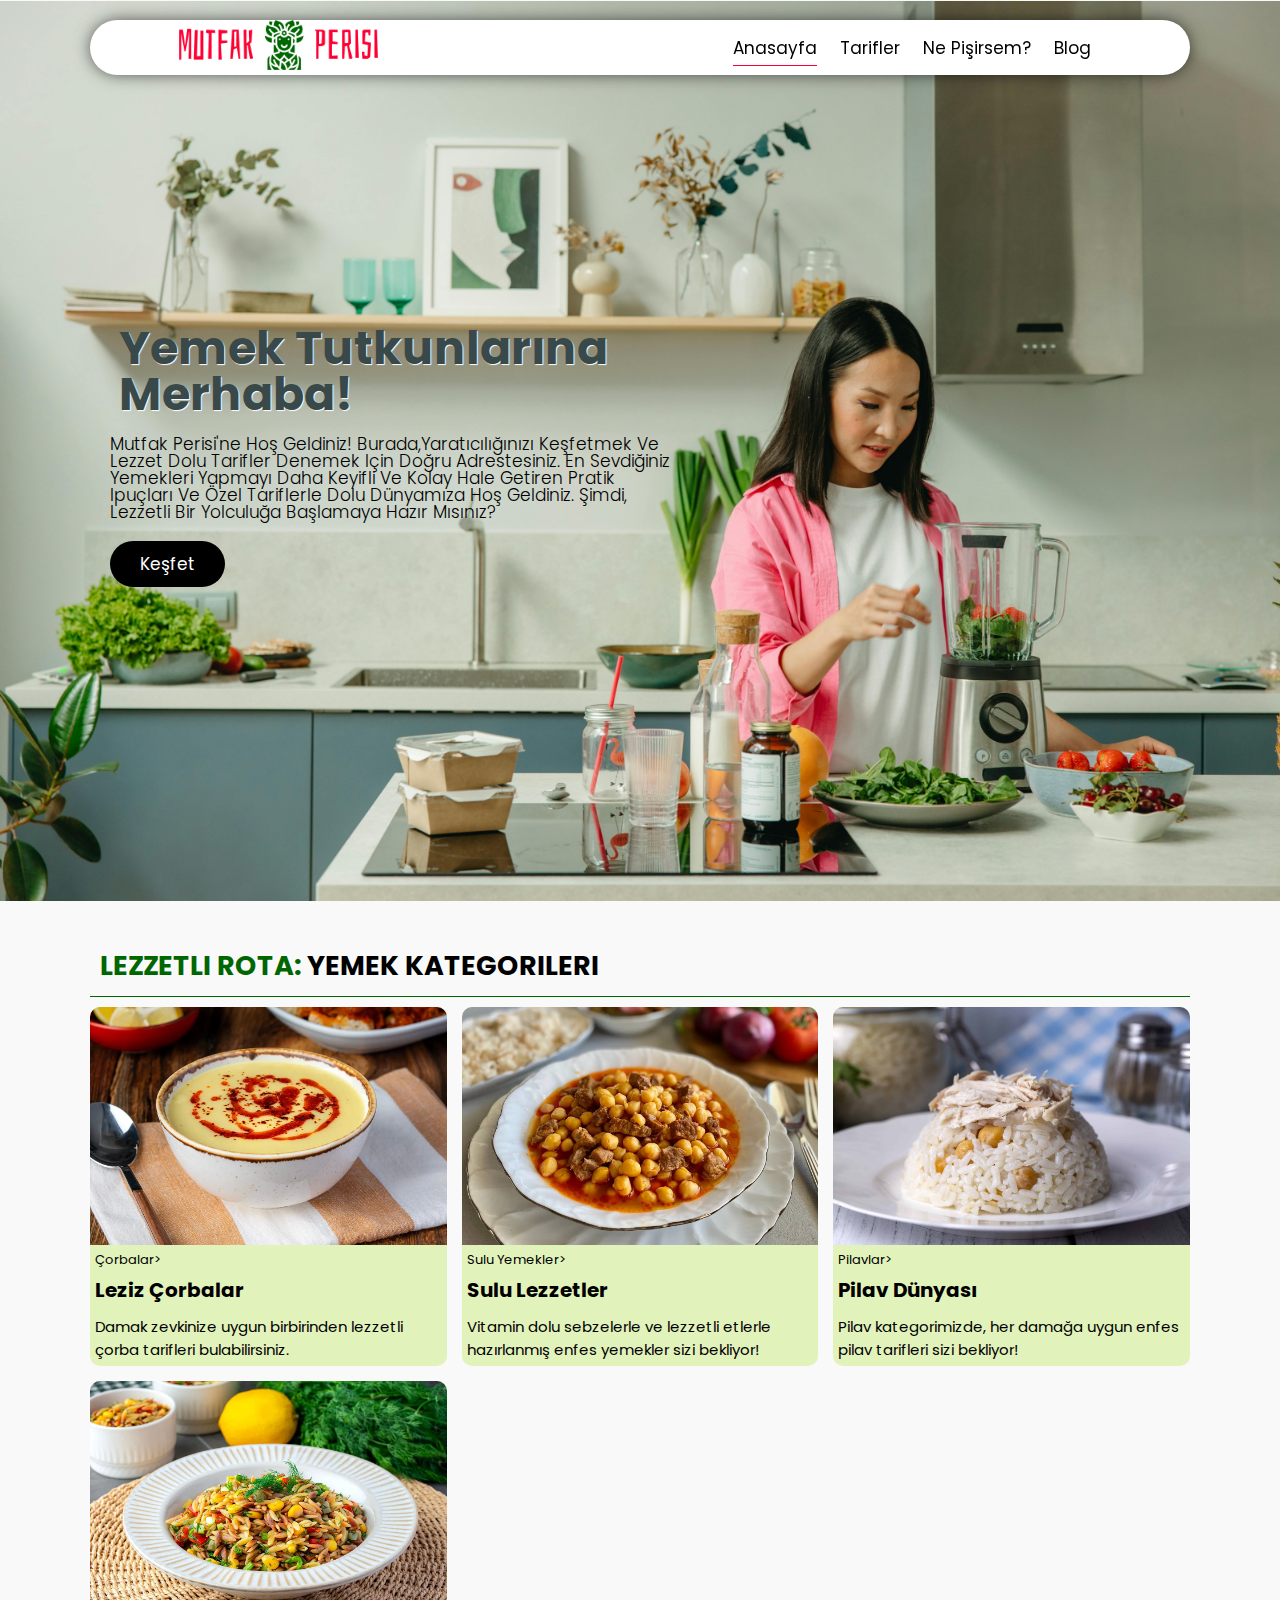
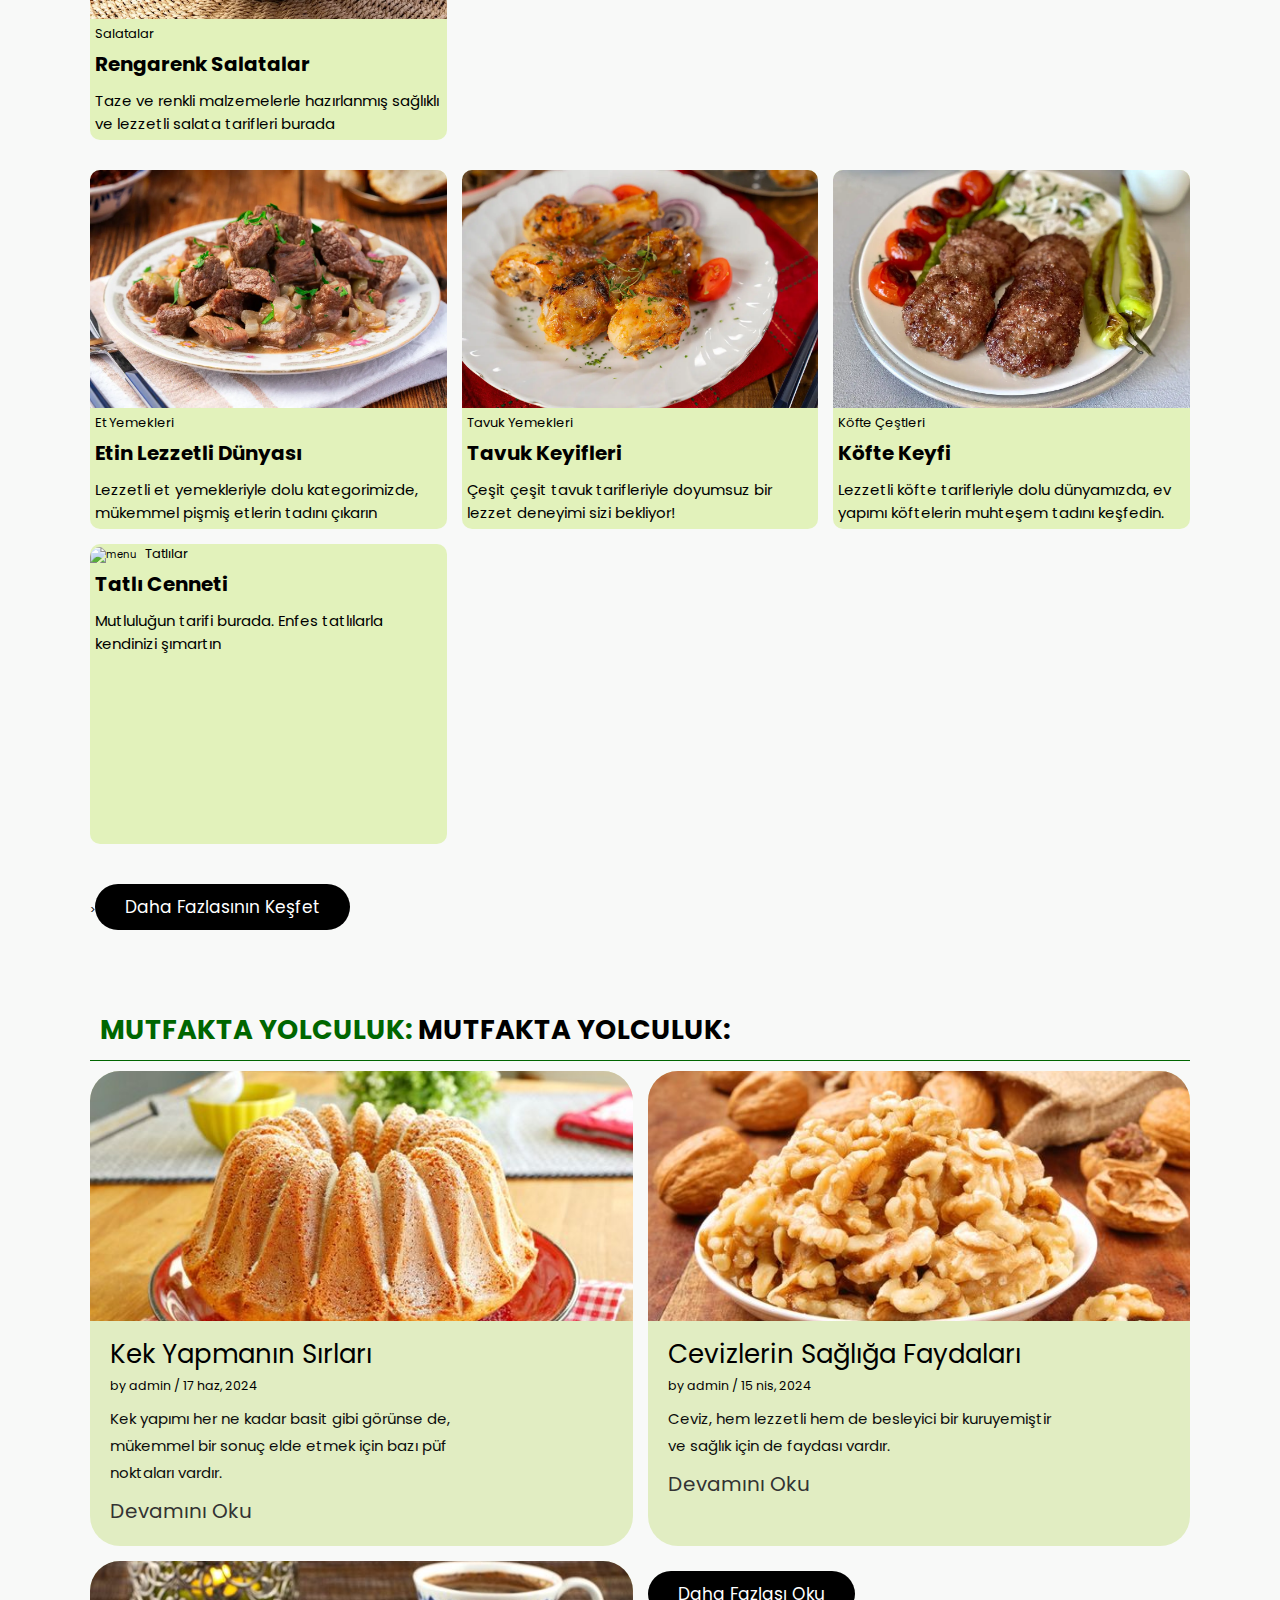
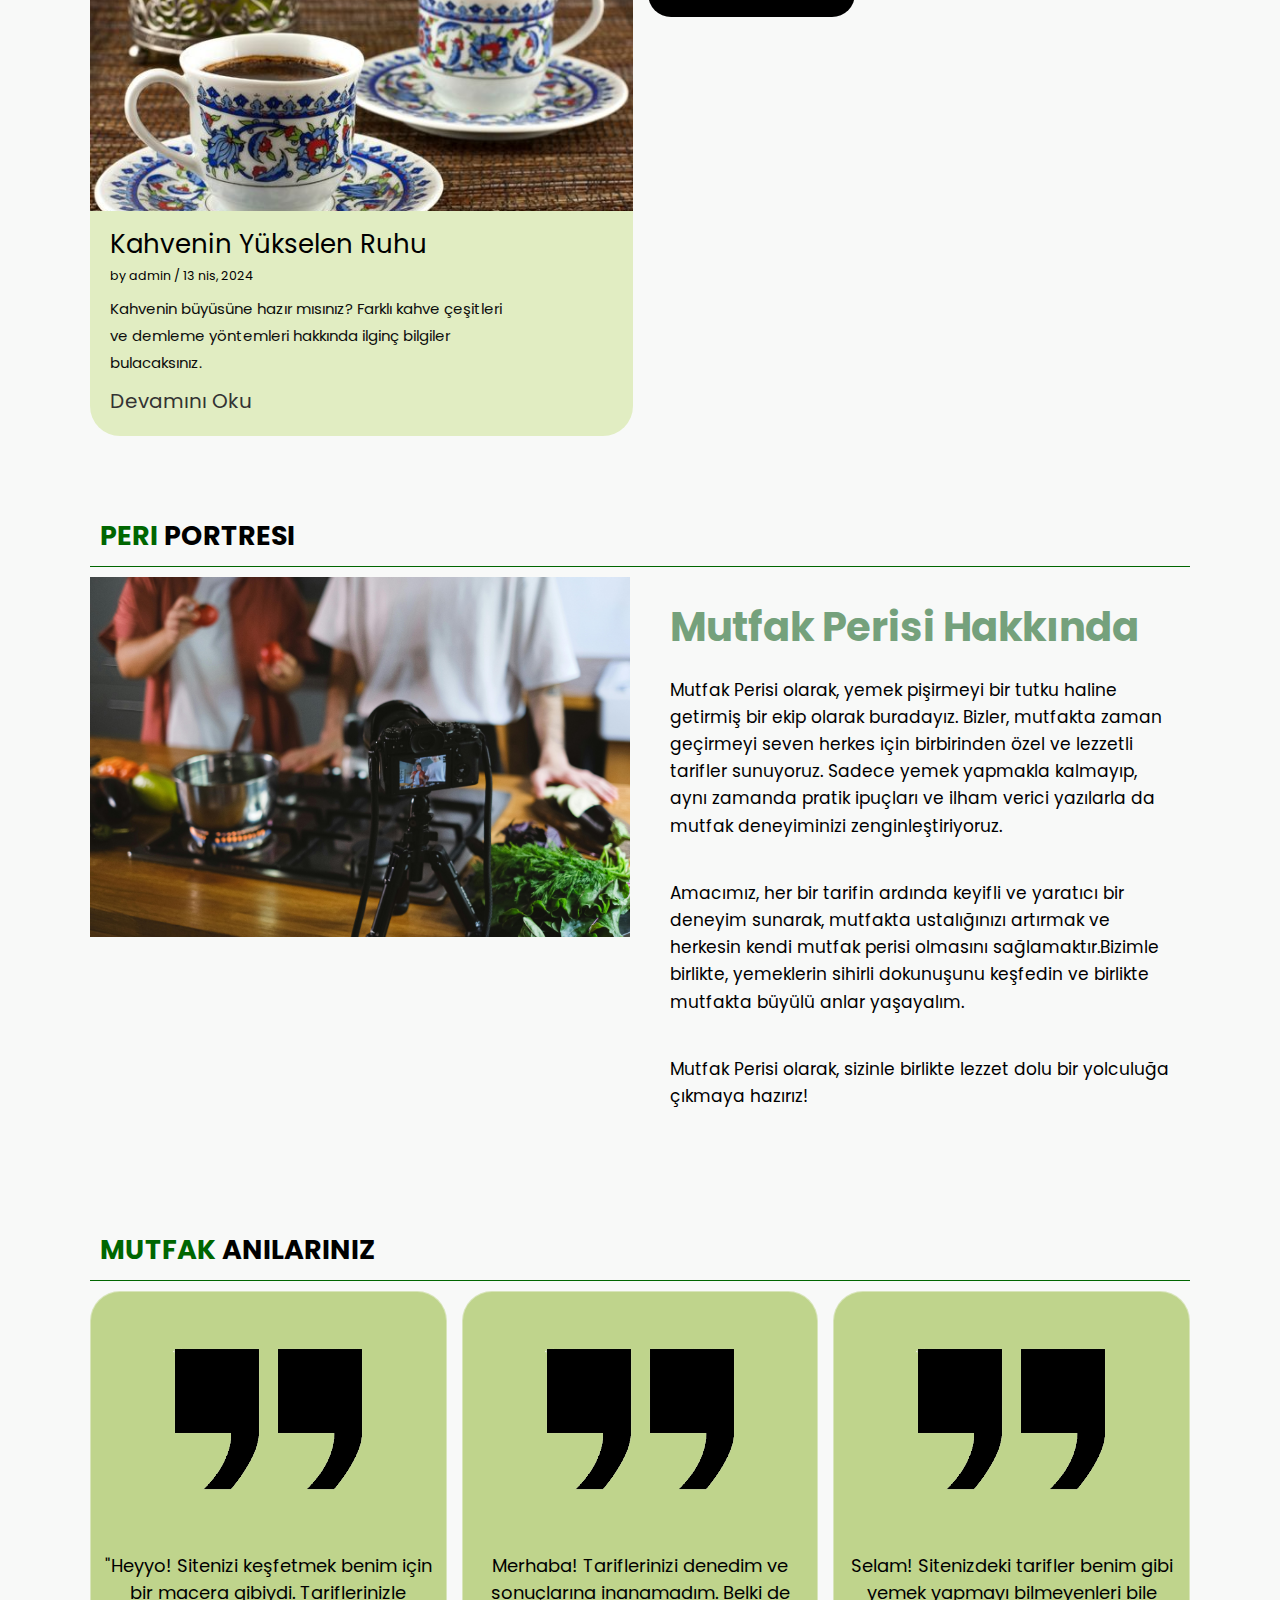
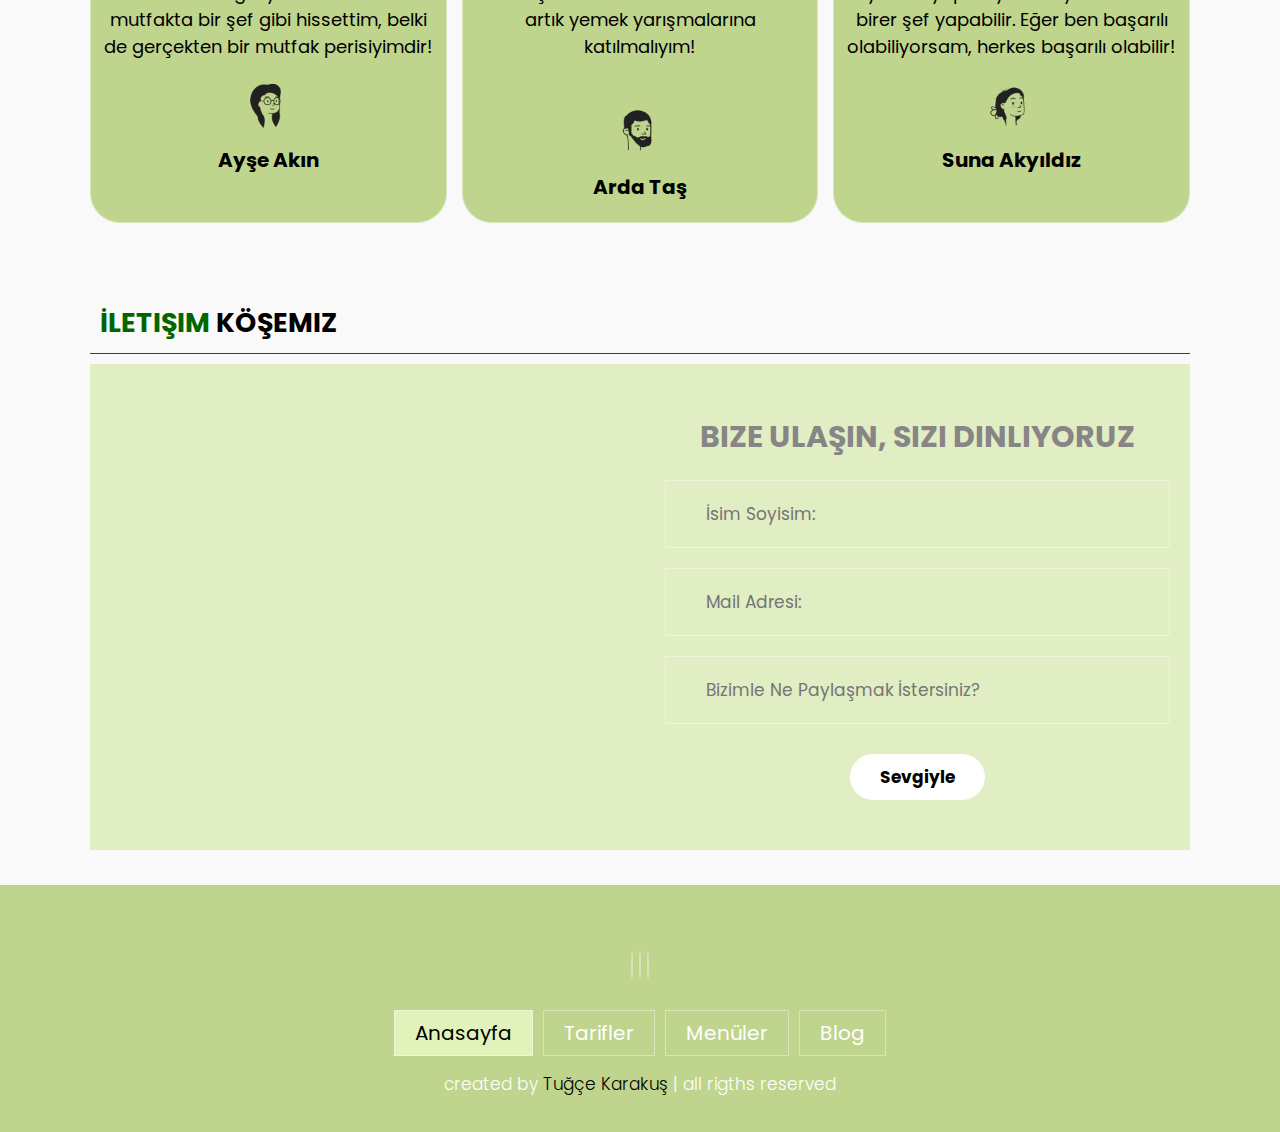
==== commit 359ac696: "sayfaların ana taslağı oluşturuldu." ====
--- a/index.html
+++ b/index.html
@@ -46,7 +46,7 @@
         <h1 id="kesfet" class="heading">Lezzetli Rota: <span> Yemek Kategorileri</span></h1>
         <div class="box-container">
 
-            <div class="box"><a href="#" title="Çorbalar">
+            <div class="box"><a href="tarifler.html#corba" onclick="localStorage.setItem('category', 'corba')">
                 <div class="box-head">
                     <img src="photos/corba.jpg" alt="menu"/>
                     <span class="menu-kategori">Çorbalar></span>
@@ -57,7 +57,7 @@
                 <p>Damak zevkinize uygun birbirinden lezzetli çorba tarifleri bulabilirsiniz.</p>
             </div></a></div>
         
-            <div class="box"><a href="#" title="Sulu Yemekler">
+            <div class="box"><a href="tarifler.html#sulu" onclick="localStorage.setItem('category', 'sulu')" title="Sulu Yemekler">
                 <div class="box-head">
                     <img src="photos/sulu.jpeg" alt="menu"/>
                     <span class="menu-kategori">Sulu Yemekler></span>
@@ -67,7 +67,7 @@
                     <p>Vitamin dolu sebzelerle ve lezzetli etlerle hazırlanmış enfes yemekler sizi bekliyor!</p>
                 </div> </a></div>
            
-            <div class="box"><a href="#" title="Pilavlar">
+            <div class="box"><a href="tarifler.html#pilav" onclick="localStorage.setItem('category', 'pilav')" title="Pilavlar">
                 <div class="box-head">
                     <img src="photos/pilav.jpeg" alt="menu"/>
                     <span class="menu-kategori">Pilavlar></span>
@@ -77,28 +77,28 @@
                     <p>Pilav kategorimizde, her damağa uygun enfes pilav tarifleri sizi bekliyor!</p>
                 </div></a></div>
             
-            <div class="box"><a href="#" title="Salatalar">
+            <div class="box"><a href="tarifler.html#salata" onclick="localStorage.setItem('category', 'salata')" title="Salatalar">
                 <div class="box-head">
                     <img src="photos/salata.jpg" alt="menu"/>
                     <span class="menu-kategori">Salatalar</span>
                     <h3>Rengarenk Salatalar</h3>
                 </div>
                 <div class="box-bottom">
-                    <p>Taze ve renkli malzemelerle hazırlanmış sağlıklı ve lezzetli salata tarifleri sizi bekliyor!</p>
+                    <p>Taze ve renkli malzemelerle hazırlanmış sağlıklı ve lezzetli salata tarifleri burada</p>
                 </div></a></div></div>
 
                 <div class="box-container">
-            <div class="box"><a href="#" title="Et Yemekleri">
+            <div class="box"><a href="tarifler.html#et" onclick="localStorage.setItem('category', 'et')" title="Et Yemekleri">
                 <div class="box-head">
                     <img src="photos/et.jpg" alt="menu"/>
                     <span class="menu-kategori">Et Yemekleri</span>
                     <h3>Etin Lezzetli Dünyası</h3>
                 </div>
                 <div class="box-bottom">
-                    <p>Lezzetli et yemekleriyle dolu kategorimizde, mükemmel pişmiş etlerin tadını çıkarın ve damaklarınızı şenlendirin!</p>
+                    <p>Lezzetli et yemekleriyle dolu kategorimizde, mükemmel pişmiş etlerin tadını çıkarın</p>
                 </div></a></div>
             
-            <div class="box"><a href="#" title="Tavuk Yemekleri">
+            <div class="box"><a href="tarifler.html#tavuk" onclick="localStorage.setItem('category', 'tavuk')" title="Tavuk Yemekleri">
                 <div class="box-head">
                     <img src="photos/tavuk.jpg" alt="menu"/>
                     <span class="menu-kategori">Tavuk Yemekleri</span>
@@ -108,23 +108,23 @@
                     <p>Çeşit çeşit tavuk tarifleriyle doyumsuz bir lezzet deneyimi sizi bekliyor!</p>
                 </div></a></div>
             
-            <div class="box"><a href="#" title="Köfte Çeşitleri">
+            <div class="box"><a href="tarifler.html#kofte" onclick="localStorage.setItem('category', 'kofte')" title="Köfte Çeşitleri">
                 <div class="box-head">
                     <img src="photos/kofte.jpeg" alt="menu"/>
                     <span class="menu-kategori">Köfte Çeştleri</span>
                     <h3>Köfte Keyfi</h3>
                 </div>
                 <div class="box-bottom">
-            <p>Lezzetli köfte tarifleriyle dolu dünyamızda, ev yapımı köftelerin muhteşem tadını keşfedin ve sofralarınıza yeni bir lezzet katın!</p>
+            <p>Lezzetli köfte tarifleriyle dolu dünyamızda, ev yapımı köftelerin muhteşem tadını keşfedin.</p>
             </div></a></div>
-            <div class="box"><a href="#" title="Balık Yemekleri">
-                <div class="box-head">
-                    <img src="photos/balık.jpg" alt="menu"/>
-                    <span class="menu-kategori">Balık Yemekleri</span>
-                    <h3>Deniz Lezzetleri</h3>
-                </div>
-                <div class="box-bottom">
-            <p>Taze deniz ürünleriyle hazırlanan nefis balık yemeklerimizle, sofralarınıza sağlık ve lezzet katın!</p>
+            <div class="box"><a href="tarifler.html#tatlı" onclick="localStorage.setItem('category', 'tatlı')" title="Tatlılar">
+                <div class="box-head">
+                    <img src="https://cdn.yemek.com/mncrop/620/388/uploads/2014/10/muhallebili-kadayif-tarifi.jpg" alt="menu"/>
+                    <span class="menu-kategori">Tatlılar</span>
+                    <h3>Tatlı Cenneti</h3>
+                </div>
+                <div class="box-bottom">
+            <p>Mutluluğun tarifi burada. Enfes tatlılarla kendinizi şımartın</p>
             </div></a></div>
           </div>><a href="tarifler.html" class="btn">Daha Fazlasının Keşfet</a>
           </div>
@@ -143,8 +143,8 @@
             <a href="#" class="title">Kek Yapmanın Sırları</a>
             <span>by admin / 17 haz, 2024</span>
             <p>
-              Kek yapımı her ne kadar basit gibi görünse de, mükemmel bir sonuç elde etmek için bazı püf noktaları vardır.<br>
-              <a href="#" class="readmore">Devamını Oku <i class="fa-solid fa-utensils"></i></a>
+              Kek yapımı her ne kadar basit gibi görünse de, mükemmel bir sonuç elde etmek için bazı püf noktaları vardır.
+              <div class="dahası"><a href="#" class="readmore">Devamını Oku <i class="fa-solid fa-utensils"></i></a></div> 
             </p>
           </div>
         </div>
@@ -156,8 +156,8 @@
             <a href="#" class="title">Cevizlerin Sağlığa Faydaları</a>
             <span>by admin / 15 nis, 2024</span>
             <p>
-              Ceviz, hem lezzetli hem de besleyici bir kuruyemiştir ve sağlık için de faydası vardır.<br><br>
-              <a href="#" class="readmore">Devamını Oku <i class="fa-solid fa-utensils"></i></a>
+              Ceviz, hem lezzetli hem de besleyici bir kuruyemiştir ve sağlık için de faydası vardır.
+             <div class="dahası"><a href="#" class="readmore">Devamını Oku <i class="fa-solid fa-utensils"></i></a></div> 
             </p>
           </div>
         </div>
@@ -169,8 +169,8 @@
             <a href="#" class="title">Kahvenin Yükselen Ruhu</a>
             <span>by admin / 13 nis, 2024</span>
             <p>
-              Kahvenin büyüsüne hazır mısınız? Bu yazıda, farklı kahve çeşitleri ve demleme yöntemleri hakkında ilginç bilgiler bulacaksınız. <br>
-              <a href="#" class="readmore">Devamını Oku <i class="fa-solid fa-utensils"></i></a>
+              Kahvenin büyüsüne hazır mısınız? Farklı kahve çeşitleri ve demleme yöntemleri hakkında ilginç bilgiler bulacaksınız. 
+              <div class="dahası"><a href="#" class="readmore">Devamını Oku <i class="fa-solid fa-utensils"></i></a></div> 
             </p>
           </div>
         </div>
--- a/CSS.css
+++ b/CSS.css
@@ -238,7 +238,10 @@
 .blogs .box-container .box .content .title {
   line-height: 1;
   font-size: 2.6rem;
-}
+  
+
+}
+
 
 .blogs .box-container .box .content span {
   display: block;
@@ -251,6 +254,12 @@
   line-height: 1.8;
   color: #0d0d0d;
   padding: 1rem 0;
+}
+
+
+.dahası {
+  display: flex;
+  justify-content: flex-start;
 }
  /*blog bitti*/
 
@@ -386,6 +395,7 @@
   background-color:var(--ikinci_renk);
   text-align: center;
   height: min-content;
+  
 }
 
 
@@ -393,9 +403,9 @@
   padding: 2rem 0;
 }
 .footer .share a {
-  width: 7rem;
-  height: 7rem;
-  line-height: 7rem;
+  width: 5rem;
+  height: 5rem;
+  line-height: 5rem;
   color: #000000;
   font-size: 2rem;
   border: var(--border);
@@ -419,7 +429,7 @@
   background-color: var(--main-color);
   padding: 0.7rem 2rem;
   color: #ffffff;
-  font-size: 2.5rem;
+  font-size: 2rem;
   border: var(--border);
 }
 
@@ -434,7 +444,7 @@
 }
 
 .footer .credit {
-  font-size: 2.2rem;
+  font-size: 1.7rem;
   color: #fff;
   font-weight: 300;
   padding-top: 1.5rem;
@@ -446,30 +456,8 @@
 /*! footer end  */
 /*index sayfası bitti*/
 
-/*iftar menüsü sayfası başladı*/
-/*iftar menüleri başladı*/
-.iftar .iftar{
-  background-image: url(photos/iftar.jpeg);
-  background-position: center;
-  background-size:cover;
-  min-width: 80rem;
-  min-height: 30rem;
-  border-radius: 1rem;
-}
-.iftar h3{
-  color: #ffffff;
-  font-size: 3.6rem;
-  text-align: center;
-  padding-top: 5rem;
-}
-.iftar p{
-  color: #D9D9D9;
-  font-size: 1.5rem;
-  text-align: center;
-  padding: 2rem 10rem;
-}
-/*header bitti*/
-/*kategori başladı*/
+
+/*tarigler sayfası başladı*/
 .kategori {
   background-image: url(photos/tarif.jpg);
   background-position: center ;
@@ -491,11 +479,66 @@
   padding: 2rem 10rem;
 }
 
-/*Tarifler bitti*/
+
+/*kategori menu başladı*/
+.container {
+  display: flex;
+  height: 100vh;
+}
+
+.sidebar {
+  width: 20%;
+  background-color: #f4f4f4;
+  margin-left: 10rem;
+  padding: 20px;
+  box-shadow: 2px 0 5px rgba(0,0,0,0.1);
+}
+
+.sidebar ul {
+  list-style-type: none;
+  padding: 0;
+}
+
+.sidebar ul li {
+  padding: 10px;
+  cursor: pointer;
+  background-color: #ddd;
+  margin-bottom: 5px;
+  text-align: center;
+}
+
+.sidebar ul li:hover {
+  background-color: #ccc;
+}
+
+.content {
+  width: 80%;
+  padding: 20px;
+  display: flex;
+  flex-wrap: wrap;
+}
+
+.item {
+  width: 30%;
+  height: 30rem;
+  margin: 5px;
+  border: 1px solid #ccc;
+  padding: 1px;
+  box-shadow: 2px 2px 10px rgba(0,0,0,0.1);
+  text-align: center;
+}
+
+.item img {
+  max-width: 100%;
+  height: auto;
+}
+
+
+/*kategori menu bitti*/
 /*tarifler sayfası bitti*/
 
 
-
+/*--------------------------------*/
 /*blog sayfası başladı*/
 /*en baştaki resim/yazı başladı*/
 .blog-baslik{
@@ -519,7 +562,7 @@
 /*blog içerik başlıyor*/
 .blog-icerik .box-container{
   display: grid;
-  grid-template-columns: repeat(auto-fit,minmax(40rem,1fr));
+  grid-template-columns: repeat(auto-fit,minmax(40rem,3fr));
   grid-template-rows: repeat(3, auto);
   gap: 1.5rem;}
 .blog-icerik .box-container .box{
@@ -548,35 +591,49 @@
   color: #393939;
   padding-bottom: 3rem;}
 /*blog içerik bitti*/
+
+/*blog yazısı içerik başladı*/
+#blog-detail {
+  width: 80%;
+}
+
+#blog-detail-title {
+  font-size: 3rem;
+  color: #73cf7b;
+  margin-bottom: 3rem;
+}
+
+.image-text-container {
+  display: flex;
+  align-items: flex-start; /* Dikey hizalama */
+}
+
+#blog-detail img {
+  max-width: 60rem; /* Resim genişliğini ayarlayın */
+  margin-right: 20px; /* Yazı ile resim arasına boşluk koyar */
+  border-radius: 3rem;
+}
+
+.yazi {
+  flex: 1; /* Yazının kalan alanı kaplamasını sağlar */
+  font-size: 1.3rem;
+  max-width: 60%; /* Yazının maksimum genişliğini ayarlayın */
+}
+
+#blog-detail-text {
+  width: 100%; /* Yazının tam genişlik kaplamasını sağlar */
+  font-size: 1.3rem;
+}
+
+
+
+/*blog yazısı içerik bitti*/
 /*blog sayfası bitti*/
 
-/*kek blog*/
-
-
-
-
-
-
-
-/*keşfet başladı*/
-.kesfet {
-  background-image: url(photos/çarşı.jpg);
-  background-position: center;
-  background-size:cover;
-  min-width: 80rem;
-  min-height: 30rem;
-  border-radius: 1rem;
-}
-.kesfet h3{
-  color: #ffffff;
-  font-size: 3.6rem;
-  text-align: center;
-  padding-top: 5rem;
-}
-.kesfet p{
-  color: #D9D9D9;
-  font-size: 1.5rem;
-  text-align: center;
-  padding: 2rem 10rem;
-}
-/*keşfet bitti*/+
+
+
+
+
+
+
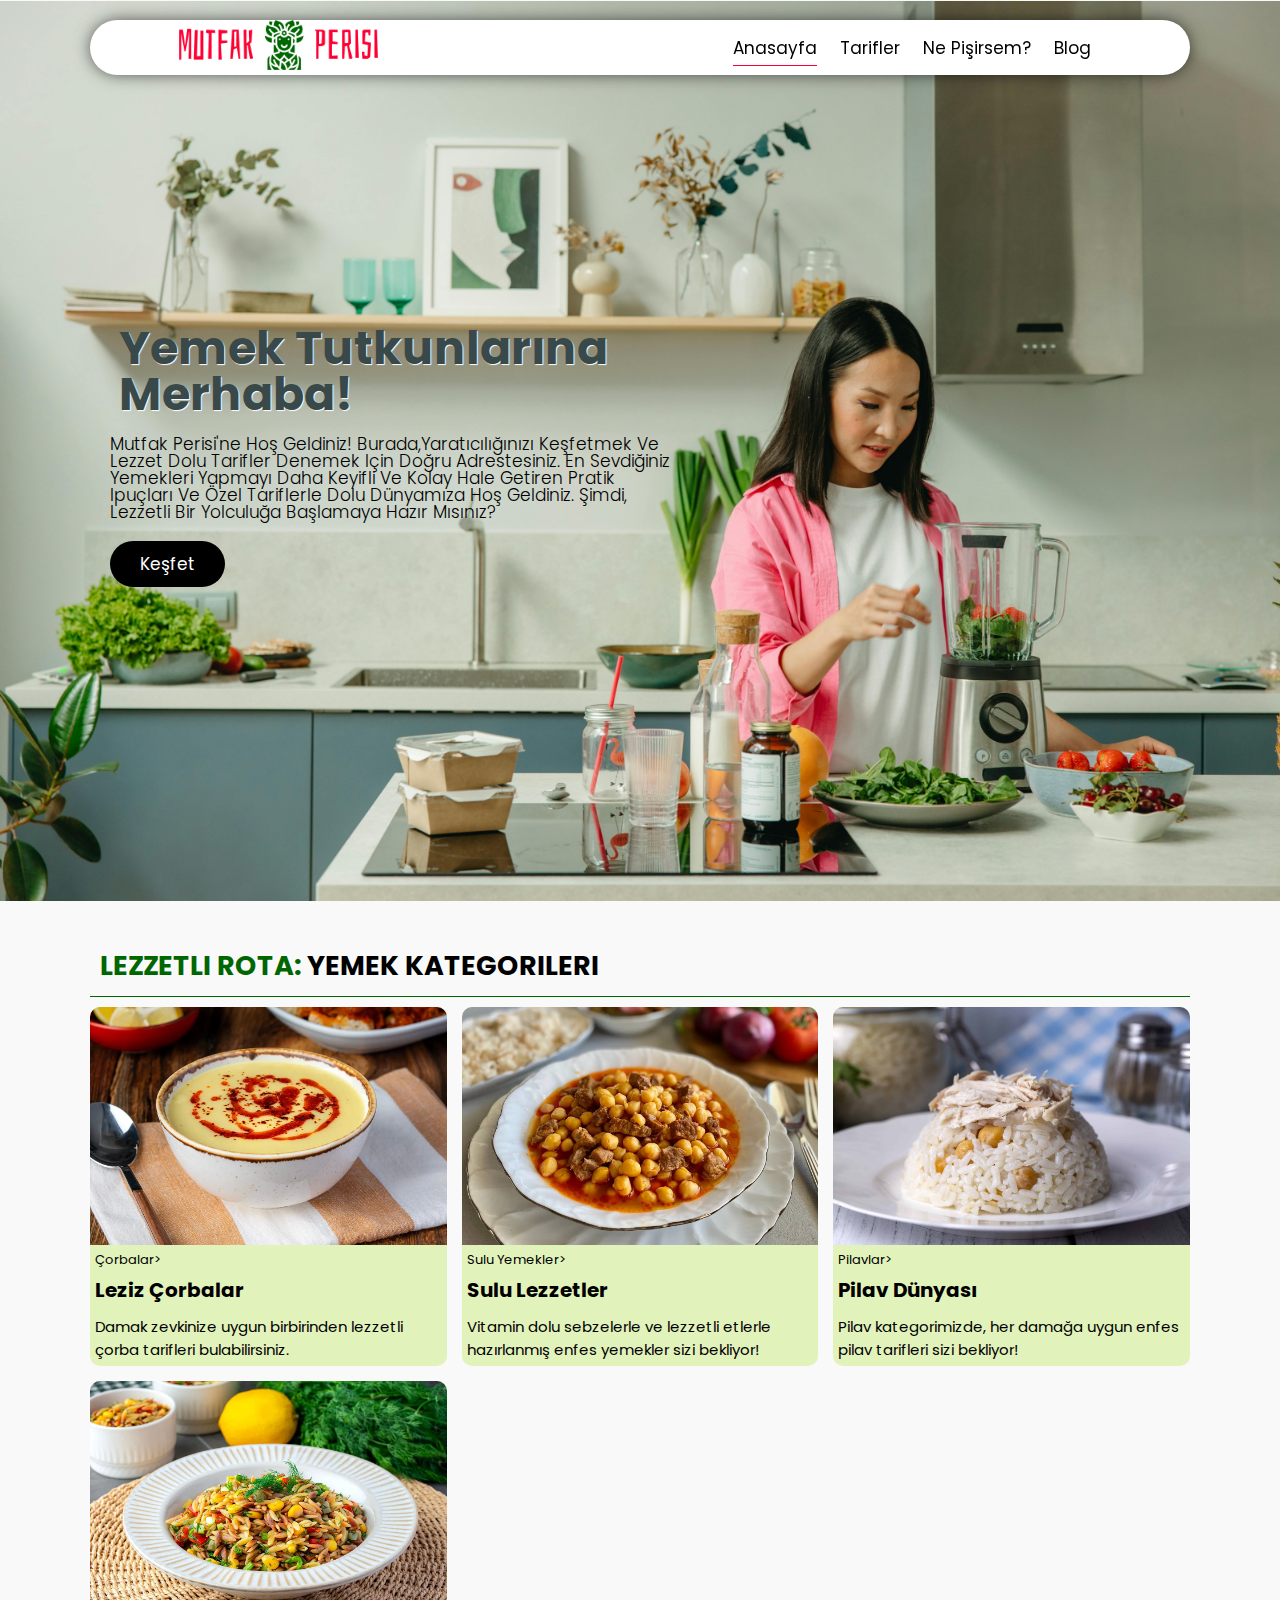
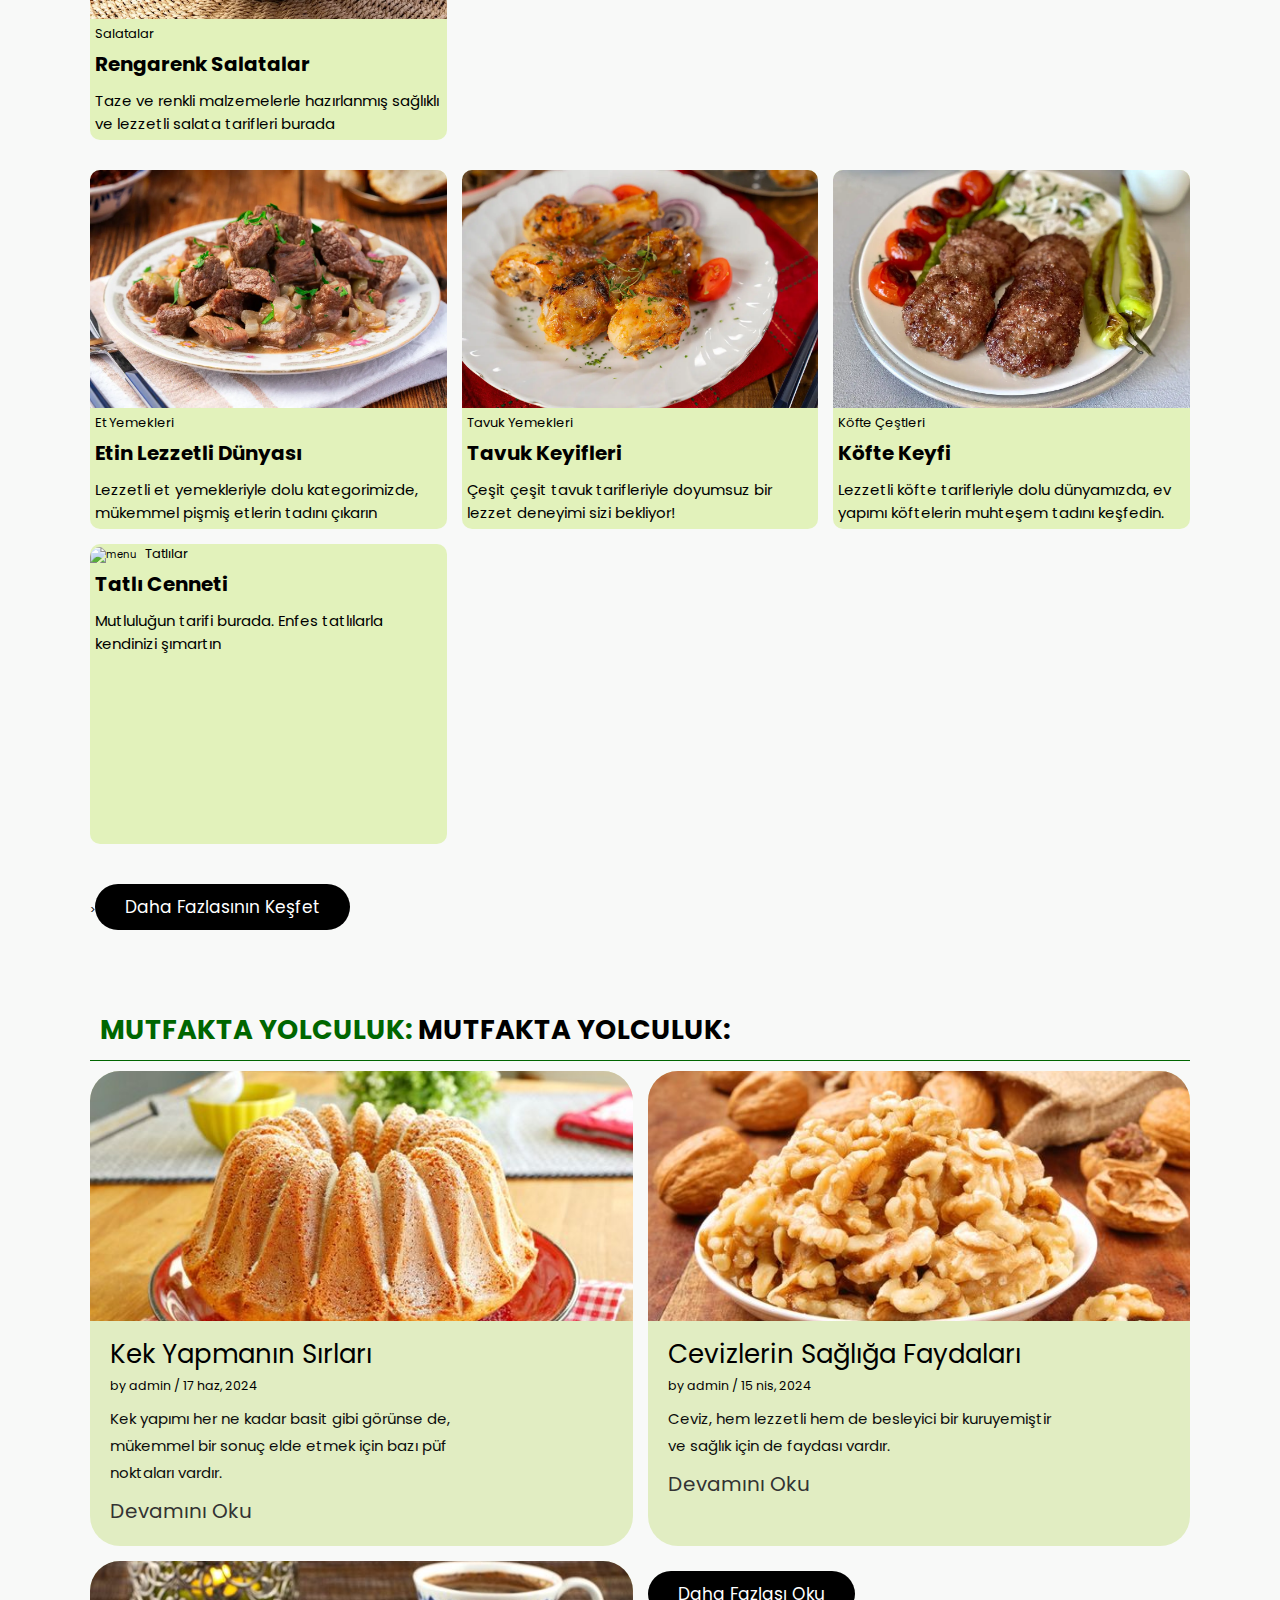
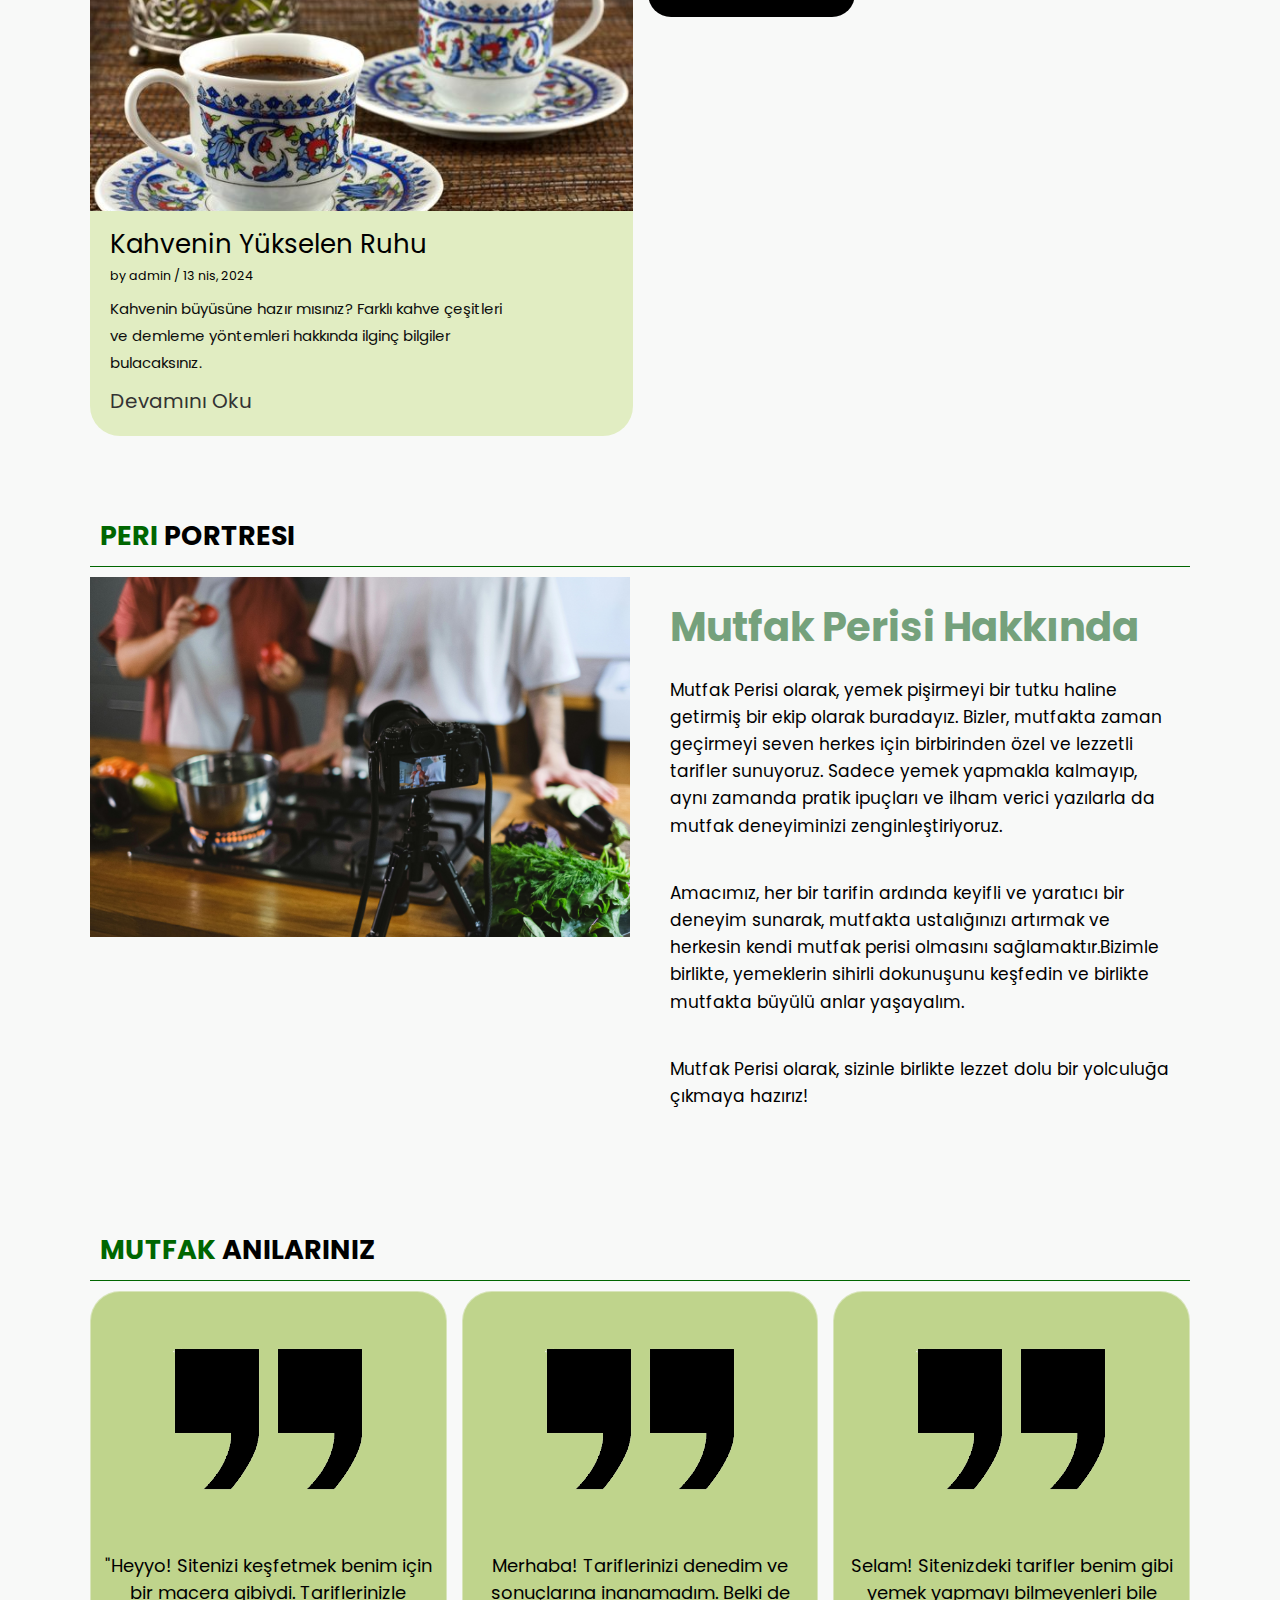
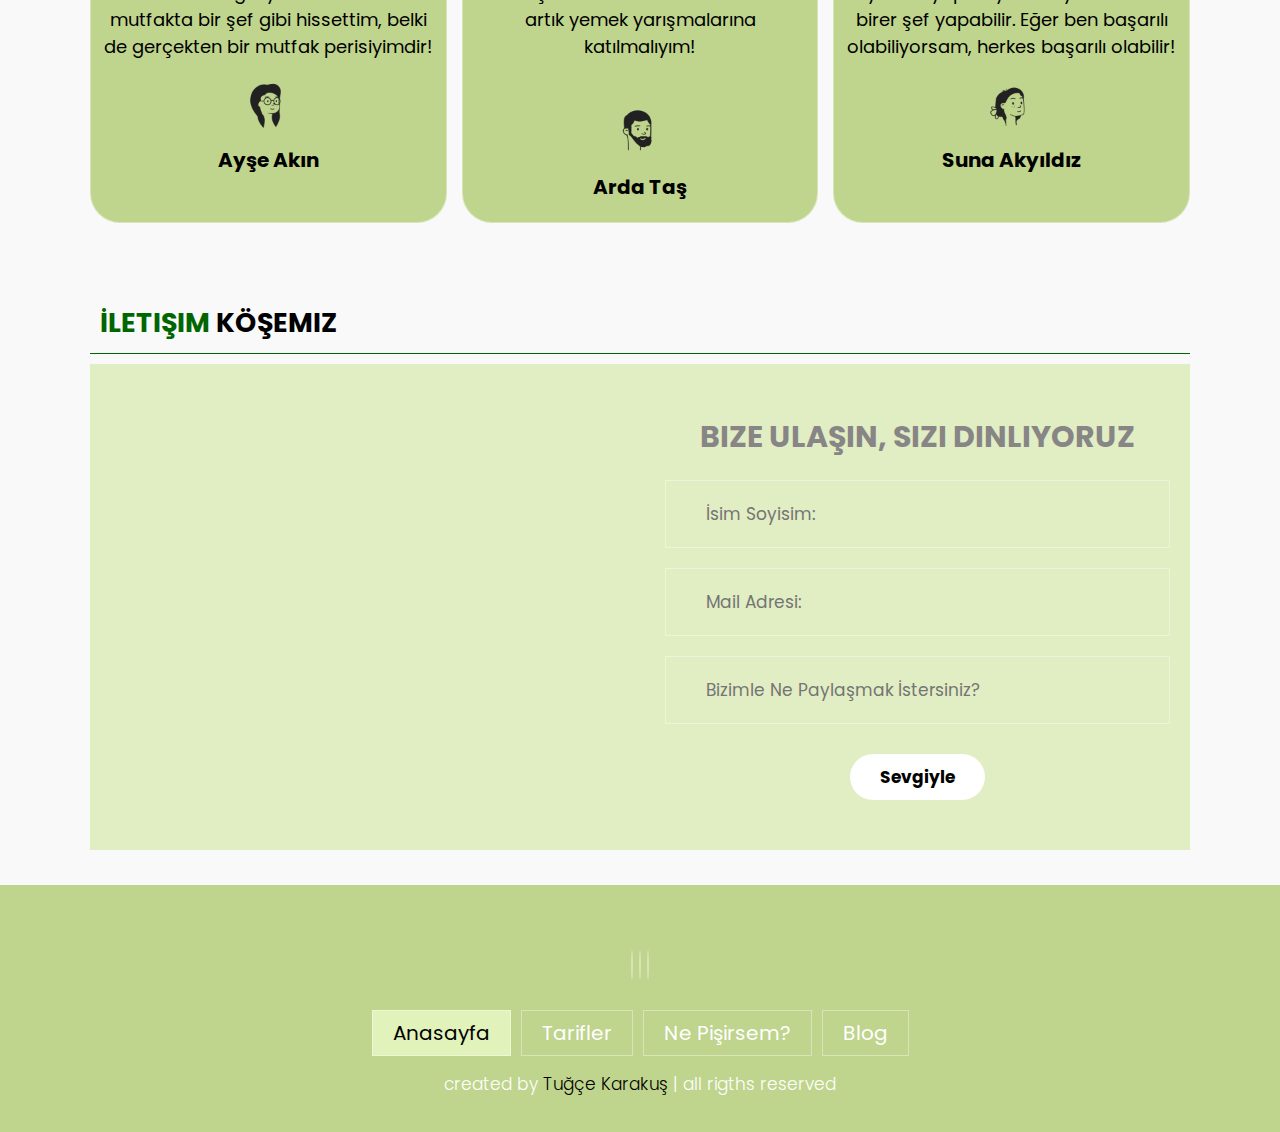
==== commit 98436571: "navbar menü isimleri değiştirildi" ====
--- a/index.html
+++ b/index.html
@@ -18,7 +18,6 @@
         </a>
         <nav class="navbar">
             <a href="index.html" class="active">Anasayfa</a>
-            
             <a href="tarifler.html" >Tarifler</a>
             <a href="menuler.html" >Ne Pişirsem?</a>
             <a href="blog.html" >Blog</a>
@@ -291,7 +290,7 @@
        
         <a href="index.html" class="active">Anasayfa</a>
         <a href="tarifler.html" >Tarifler</a>
-        <a href="menuler.html" >Menüler</a>
+        <a href="menuler.html" >Ne Pişirsem?</a>
         <a href="blog.html" >Blog</a>
     </div>
 
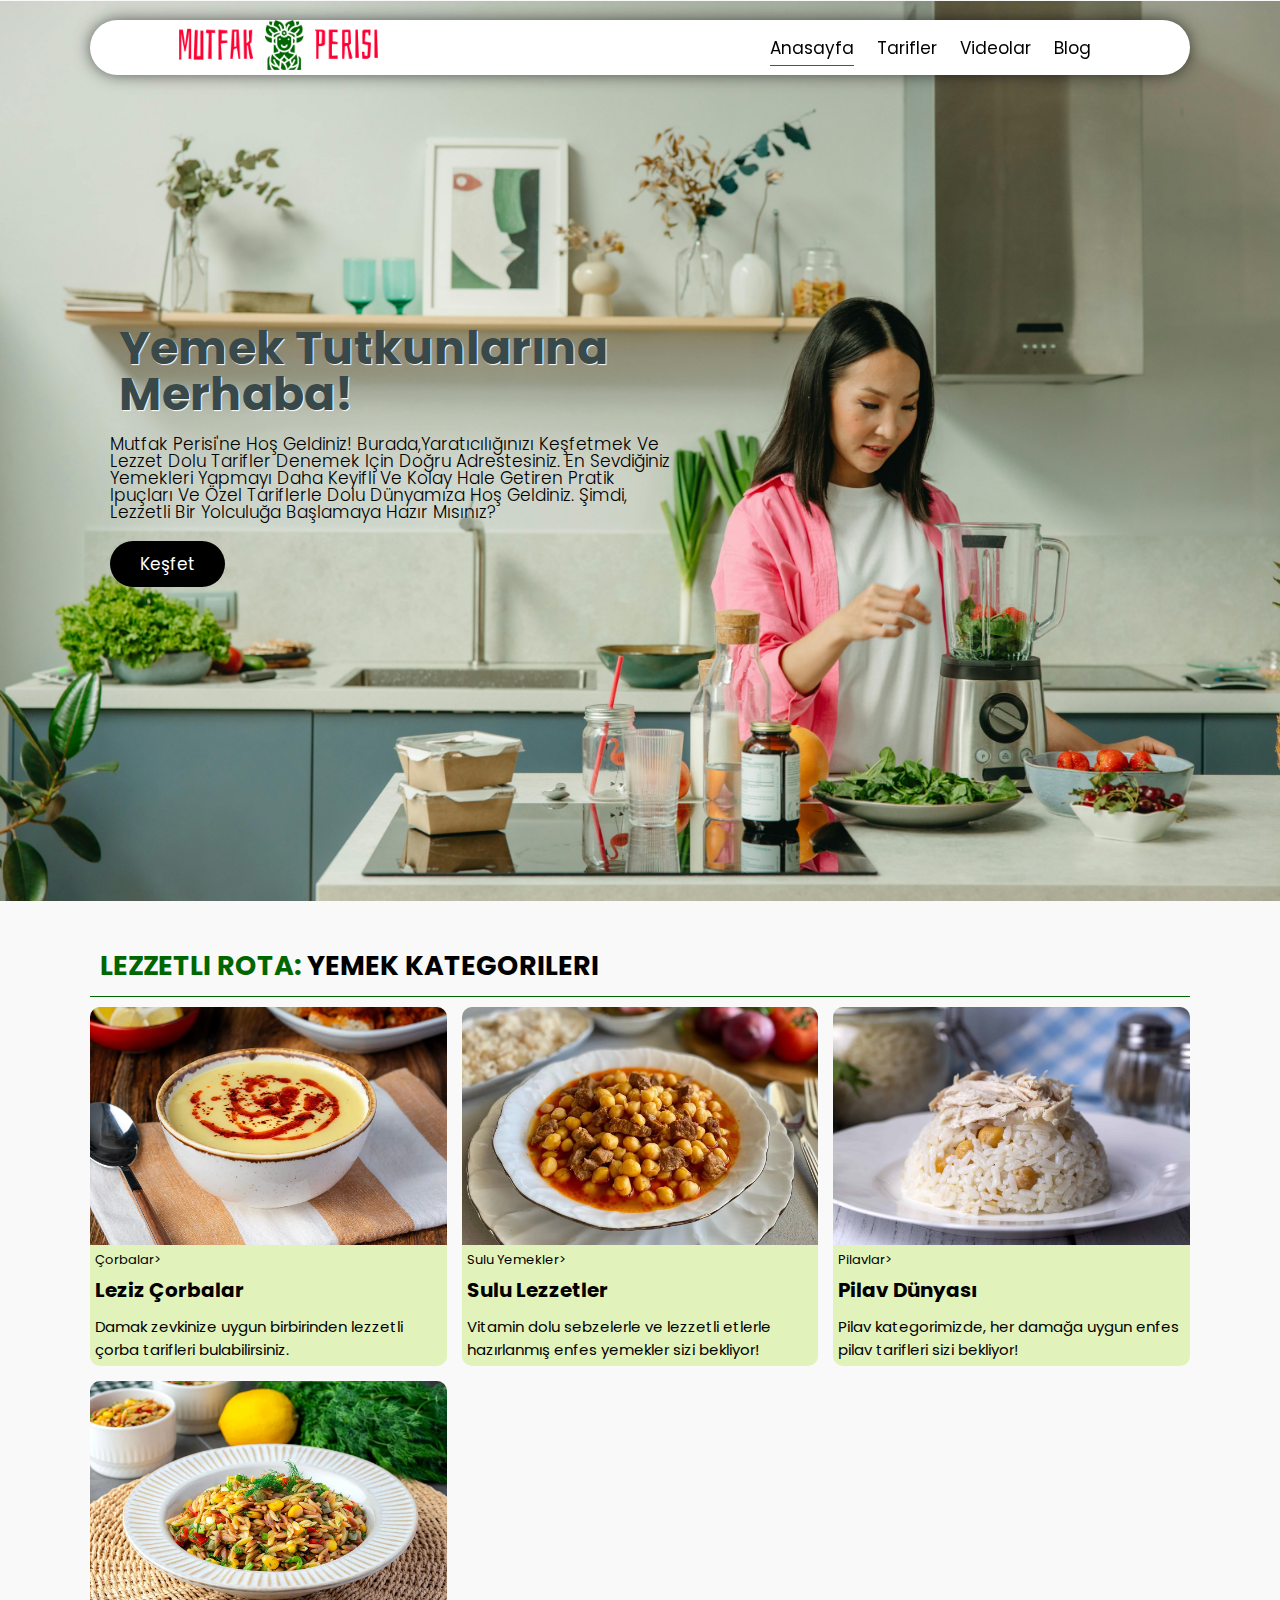
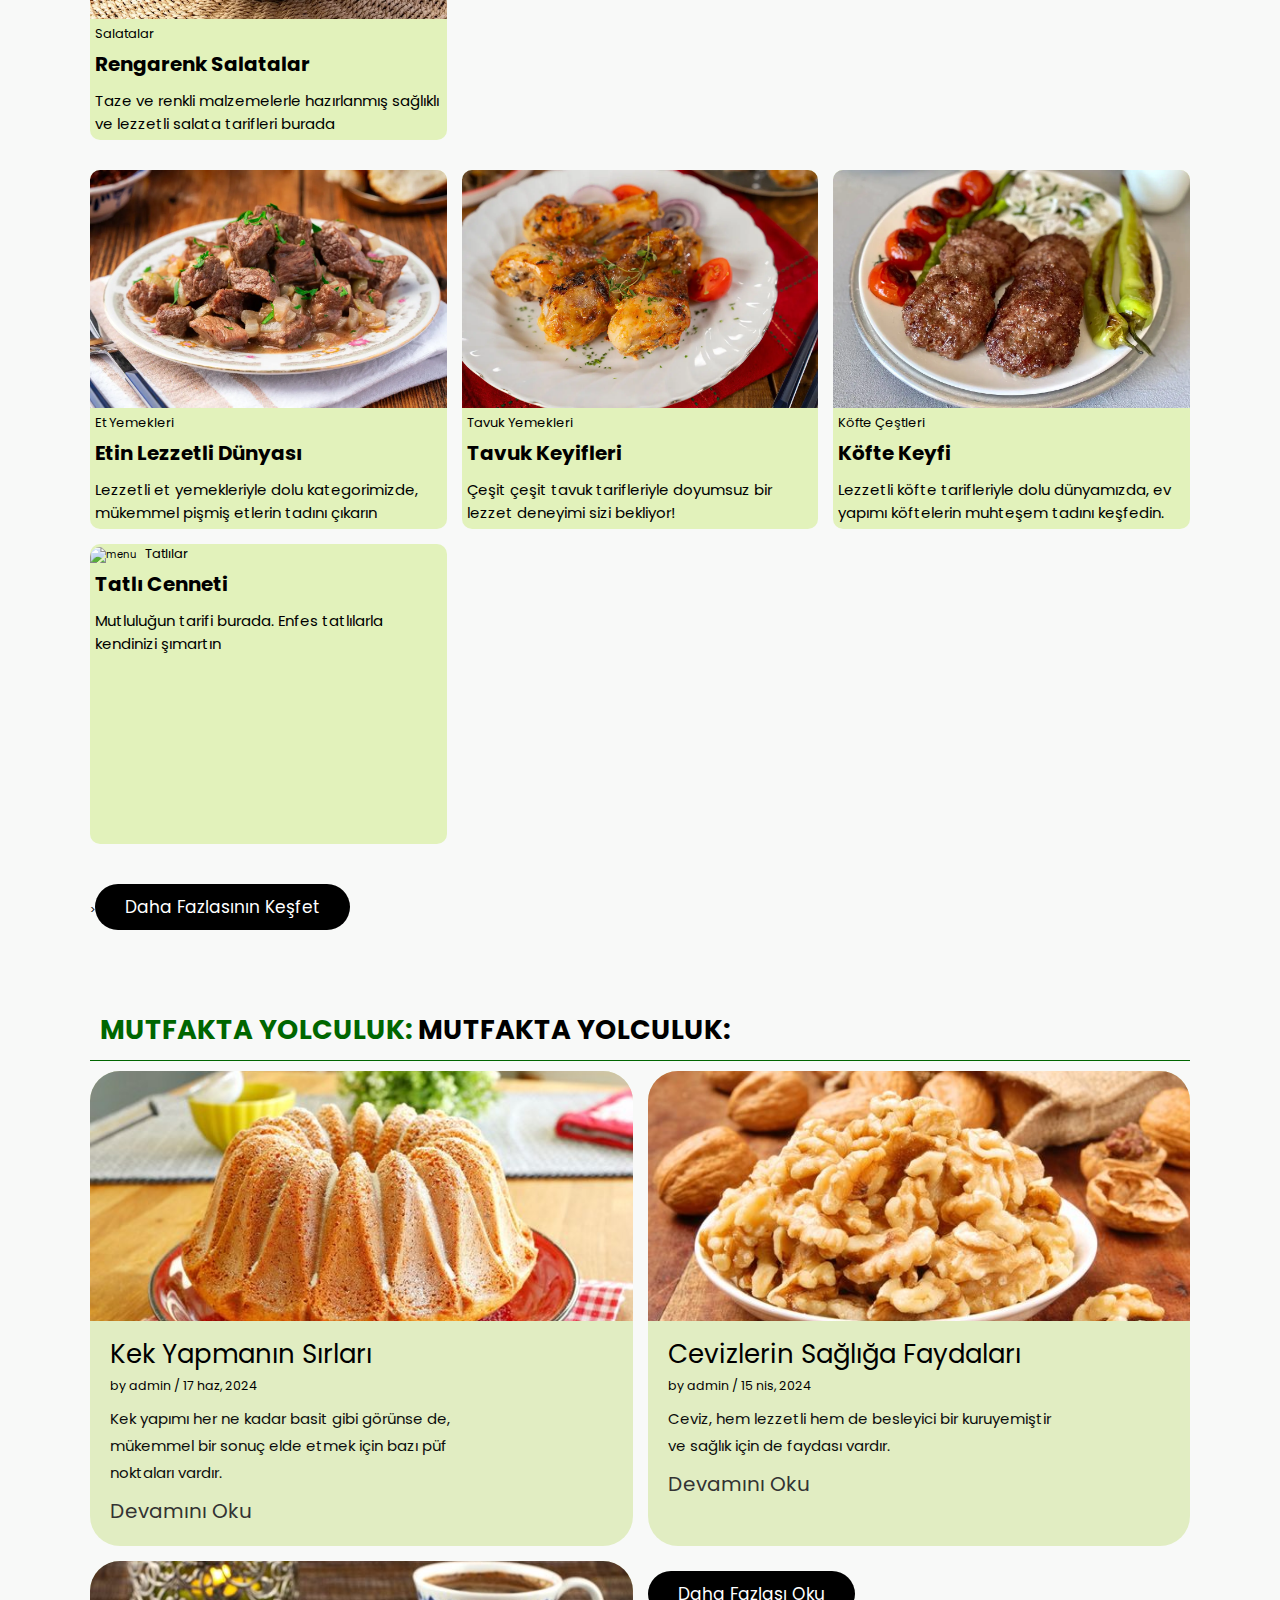
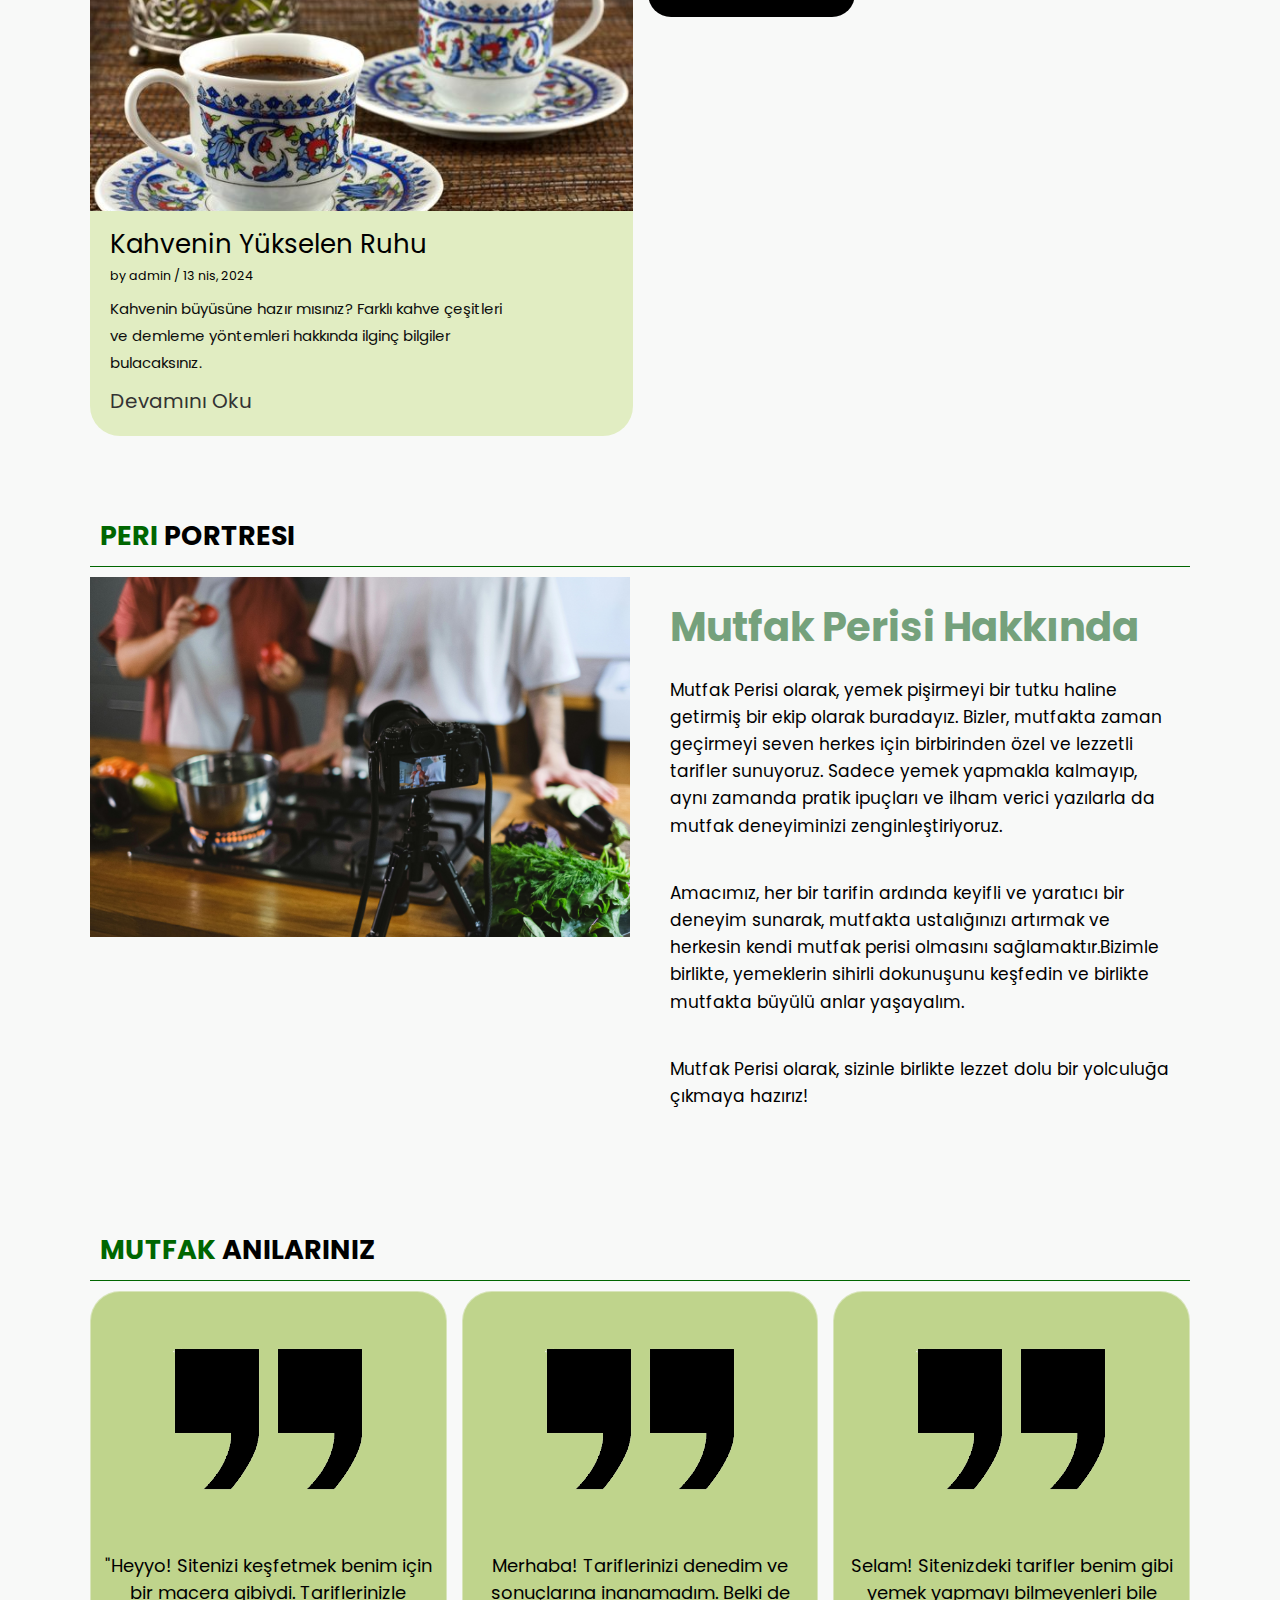
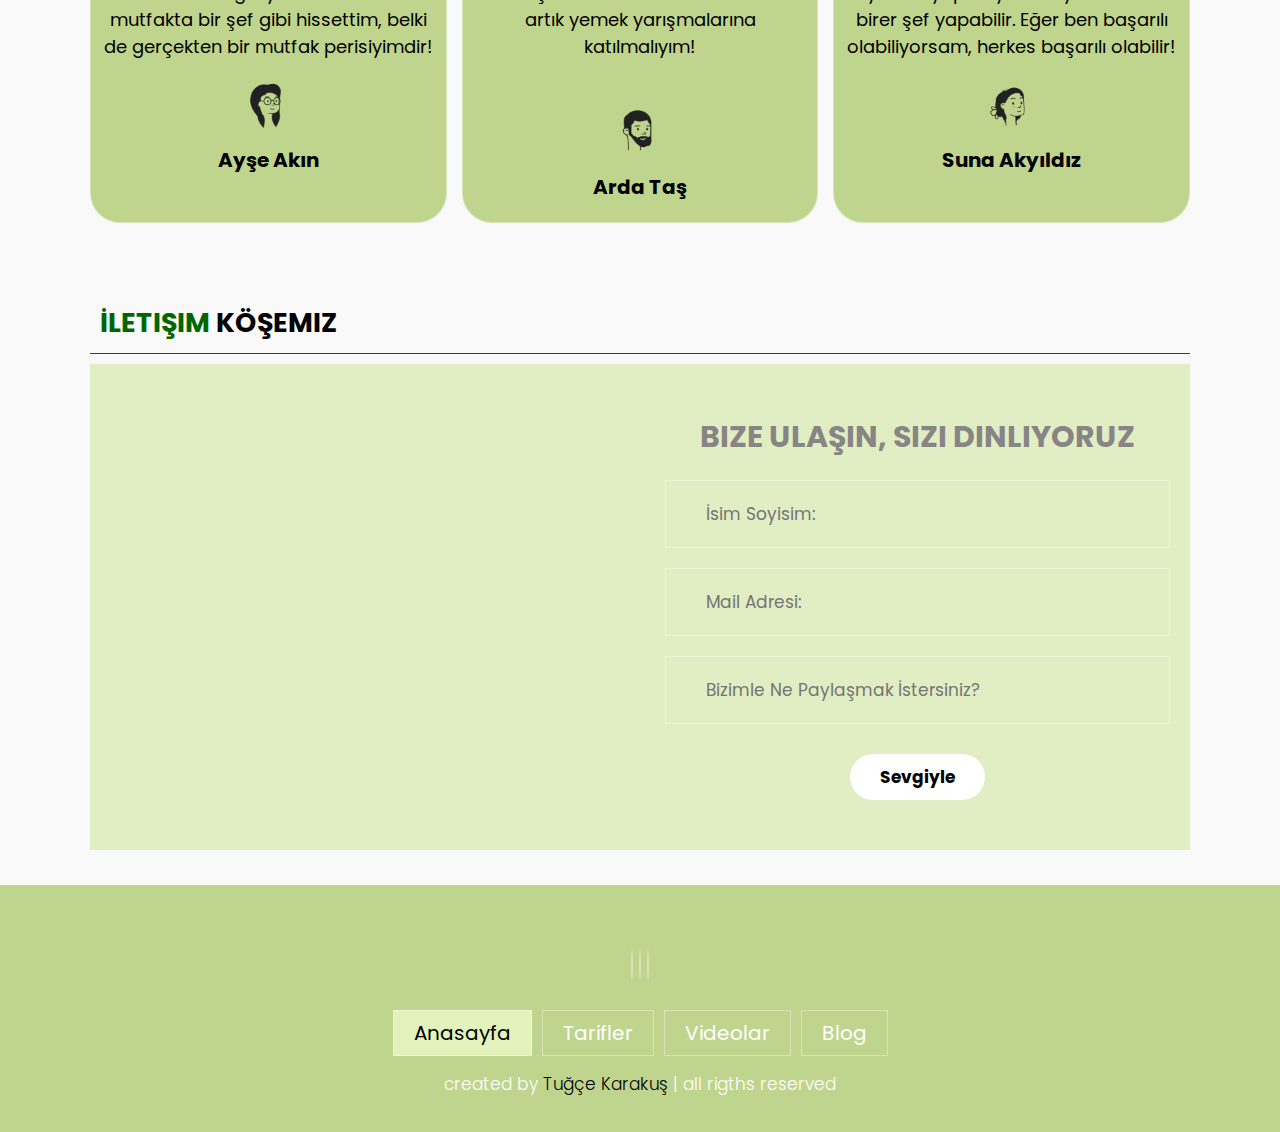
==== commit ed2ea2b8: "videolar sayfası eklendi ve içerik dolduruldu." ====
--- a/index.html
+++ b/index.html
@@ -19,7 +19,7 @@
         <nav class="navbar">
             <a href="index.html" class="active">Anasayfa</a>
             <a href="tarifler.html" >Tarifler</a>
-            <a href="menuler.html" >Ne Pişirsem?</a>
+            <a href="videolar.html" >Videolar</a>
             <a href="blog.html" >Blog</a>
         </nav>
         
@@ -139,11 +139,11 @@
             <img src="photos/kek.jpg" alt="blog" />
           </div>
           <div class="content">
-            <a href="#" class="title">Kek Yapmanın Sırları</a>
+            <div class="title">Kek Yapmanın Sırları</div>
             <span>by admin / 17 haz, 2024</span>
             <p>
               Kek yapımı her ne kadar basit gibi görünse de, mükemmel bir sonuç elde etmek için bazı püf noktaları vardır.
-              <div class="dahası"><a href="#" class="readmore">Devamını Oku <i class="fa-solid fa-utensils"></i></a></div> 
+              <div class="dahası"><a href="blog.html?content=content1" class="readmore" data-content="content1">Devamını Oku <i class="fa-solid fa-utensils"></i></a></div> 
             </p>
           </div>
         </div>
@@ -152,11 +152,11 @@
             <img src="photos/ceviz.jpg" alt="blog" />
           </div>
           <div class="content">
-            <a href="#" class="title">Cevizlerin Sağlığa Faydaları</a>
+            <div class="title">Cevizlerin Sağlığa Faydaları</div>
             <span>by admin / 15 nis, 2024</span>
             <p>
               Ceviz, hem lezzetli hem de besleyici bir kuruyemiştir ve sağlık için de faydası vardır.
-             <div class="dahası"><a href="#" class="readmore">Devamını Oku <i class="fa-solid fa-utensils"></i></a></div> 
+             <div class="dahası"><a href="blog.html?content=content2" class="readmore" data-content="content2">Devamını Oku <i class="fa-solid fa-utensils"></i></a></div> 
             </p>
           </div>
         </div>
@@ -165,11 +165,11 @@
             <img src="photos/kahve.jpg" alt="blog" />
           </div>
           <div class="content">
-            <a href="#" class="title">Kahvenin Yükselen Ruhu</a>
+            <div class="title">Kahvenin Yükselen Ruhu</div>
             <span>by admin / 13 nis, 2024</span>
             <p>
               Kahvenin büyüsüne hazır mısınız? Farklı kahve çeşitleri ve demleme yöntemleri hakkında ilginç bilgiler bulacaksınız. 
-              <div class="dahası"><a href="#" class="readmore">Devamını Oku <i class="fa-solid fa-utensils"></i></a></div> 
+              <div class="dahası"><a href="blog.html?content=content3" class="readmore" data-content="content3">Devamını Oku <i class="fa-solid fa-utensils"></i></a></div> 
             </p>
           </div>
         </div>
@@ -290,7 +290,7 @@
        
         <a href="index.html" class="active">Anasayfa</a>
         <a href="tarifler.html" >Tarifler</a>
-        <a href="menuler.html" >Ne Pişirsem?</a>
+        <a href="videolar.html" >Videolar</a>
         <a href="blog.html" >Blog</a>
     </div>
 
@@ -299,6 +299,8 @@
     </div>
   </section>
 
+  
+
 <!--footer başladı -->
 
 </body>
--- a/CSS.css
+++ b/CSS.css
@@ -520,12 +520,13 @@
 
 .item {
   width: 30%;
-  height: 30rem;
+  height: 25rem;
   margin: 5px;
   border: 1px solid #ccc;
   padding: 1px;
   box-shadow: 2px 2px 10px rgba(0,0,0,0.1);
   text-align: center;
+  cursor: pointer;
 }
 
 .item img {
@@ -533,7 +534,105 @@
   height: auto;
 }
 
-
+.modal {
+  display: none; /* Gizli */
+  position: fixed;
+  z-index: 1;
+  left: 0;
+  top: 0;
+  width: 100%;
+  height: 100%;
+  overflow: auto;
+  background-color: rgb(0,0,0);
+  background-color: rgba(0,0,0,0.4);
+}
+
+.modal-content {
+  background-color: #fefefe;
+  margin: 15% auto;
+  padding: 20px;
+  border: 1px solid #888;
+  width: 80%;
+   font-size: 1.2em;
+}
+
+.close {
+  color: #aaa;
+  float: right;
+  font-size: 28px;
+  font-weight: bold;
+}
+
+.close:hover,
+.close:focus {
+  color: black;
+  text-decoration: none;
+  cursor: pointer;
+}
+
+.footer1 {
+  background-color:var(--ikinci_renk);
+  text-align: center;
+  height: min-content;
+  margin-top: 95rem;
+}
+
+
+.footer1 .share {
+  padding: 2rem 0;
+}
+.footer1 .share a {
+  width: 5rem;
+  height: 5rem;
+  line-height: 5rem;
+  color: #000000;
+  font-size: 2rem;
+  border: var(--border);
+  border-radius: 50%;
+  margin: 0.3rem;
+}
+
+.footer1 .share a:hover {
+  background-color:#ff0033; color: #000000;
+  
+}
+
+.footer1 .links {
+  display: flex;
+  justify-content: center;
+  flex-wrap: wrap;
+  gap: 1rem;
+}
+ 
+.footer1 .links a {
+  background-color: var(--main-color);
+  padding: 0.7rem 2rem;
+  color: #ffffff;
+  font-size: 2rem;
+  border: var(--border);
+}
+
+.footer1 .links a:hover {
+  background-color:#B9D3C7;
+  opacity: 0.7;
+  color:#000000;
+}
+
+.footer1 .links a.active {
+  background-color:#E2F2BB; color: #000000;
+}
+
+.footer1 .credit {
+  font-size: 1.7rem;
+  color: #fff;
+  font-weight: 300;
+  padding-top: 1.5rem;
+}
+
+.footer1 .credit span {
+  color:#000000;
+}
+/*! footer end  */
 /*kategori menu bitti*/
 /*tarifler sayfası bitti*/
 
@@ -593,37 +692,109 @@
 /*blog içerik bitti*/
 
 /*blog yazısı içerik başladı*/
+/* Blog detay bölümünü tam ekran yapar */
 #blog-detail {
-  width: 80%;
-}
-
+  position: fixed;
+  top: 0;
+  left: 0;
+  width: 100%;
+  height: 100%;
+  background-color: white;
+  z-index: 1000;
+  overflow-y: auto;
+  padding: 20px;
+  box-sizing: border-box;
+}
+
+/* Blog başlığını stilize eder */
 #blog-detail-title {
-  font-size: 3rem;
+  font-size: 4rem;
   color: #73cf7b;
-  margin-bottom: 3rem;
-}
-
+  margin-bottom: 2rem;
+}
+
+/* Resim ve yazı konteynerini ayarlar */
 .image-text-container {
   display: flex;
-  align-items: flex-start; /* Dikey hizalama */
-}
-
+  align-items: flex-start;
+  gap: 3rem;
+  flex-wrap: nowrap;
+}
+
+/* Resim stilini ayarlar */
 #blog-detail img {
-  max-width: 60rem; /* Resim genişliğini ayarlayın */
-  margin-right: 20px; /* Yazı ile resim arasına boşluk koyar */
-  border-radius: 3rem;
-}
-
-.yazi {
-  flex: 1; /* Yazının kalan alanı kaplamasını sağlar */
+  flex: 0 0 50%;
+  max-width: 50%;
+  border-radius: 1rem;
+}
+
+/* Yazı stilini ayarlar */
+#blog-detail-text {
+  flex: 1;
   font-size: 1.3rem;
-  max-width: 60%; /* Yazının maksimum genişliğini ayarlayın */
-}
-
-#blog-detail-text {
-  width: 100%; /* Yazının tam genişlik kaplamasını sağlar */
-  font-size: 1.3rem;
-}
+  line-height: 2.1rem;
+  margin-top: 0;
+}
+
+/* Küçük ekranlar için medya sorgusu */
+@media (max-width: 768px) {
+  .image-text-container {
+    flex-direction: column;
+  }
+
+  #blog-detail img {
+    flex: none;
+    margin-bottom: 20px;
+  }
+
+  #blog-detail-text {
+    flex: none;
+  }
+}
+
+
+.intro {
+  text-align: center;
+  padding: 2em 1em;
+  background-color: #fff;
+}
+
+.videos {
+  display: flex;
+  justify-content: space-around;
+  flex-wrap: wrap;
+  padding: 2em 1em;
+}
+
+.video {
+  background-color: #fff;
+  box-shadow: 0 4px 8px rgba(0, 0, 0, 0.1);
+  margin: 1em;
+  padding: 1em;
+  border-radius: 10px;
+  max-width: 300px;
+  text-align: center;
+  transition: transform 0.2s;
+}
+
+.video iframe {
+  width: 100%;
+  border-radius: 10px 10px 0 0;
+}
+
+.video h3 {
+  margin: 1em 0 0.5em;
+}
+
+.video p {
+  margin: 0.5em 0;
+}
+
+.video:hover {
+  transform: scale(1.05);
+}
+
+
 
 
 
